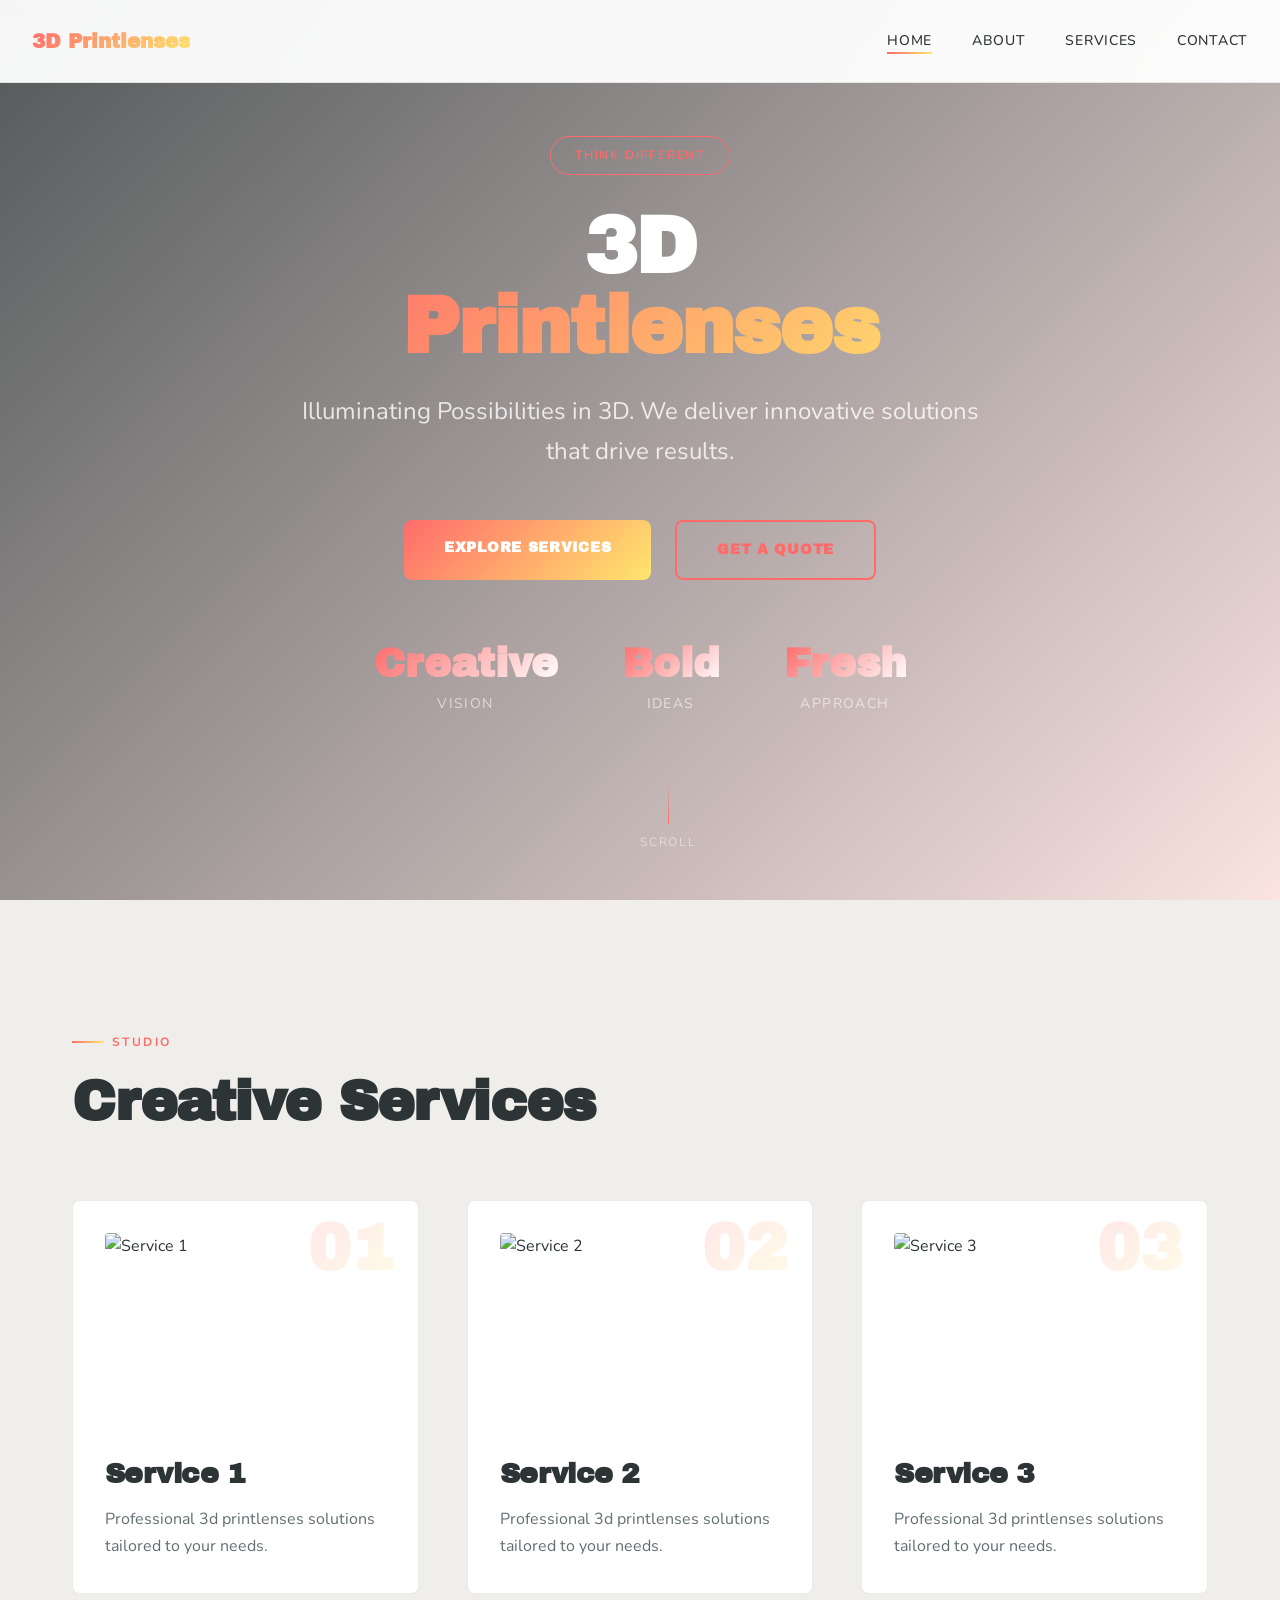
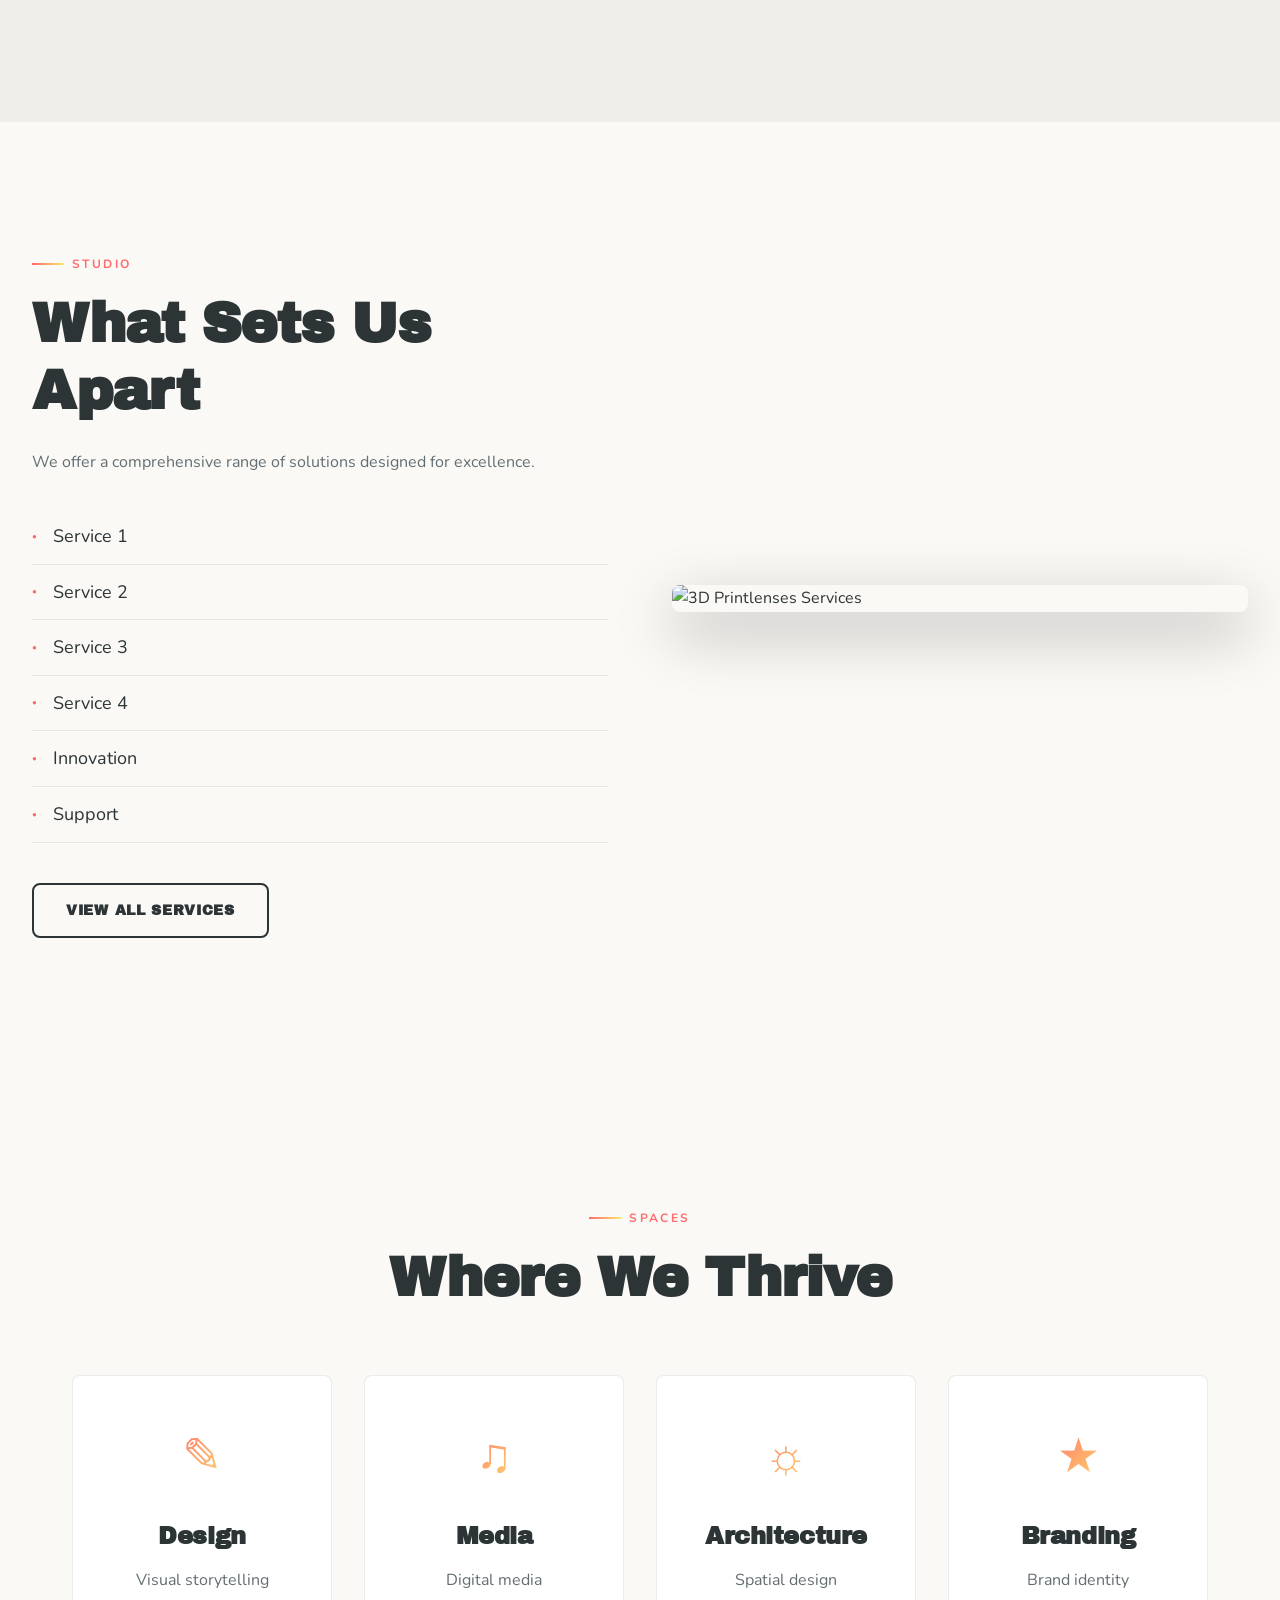
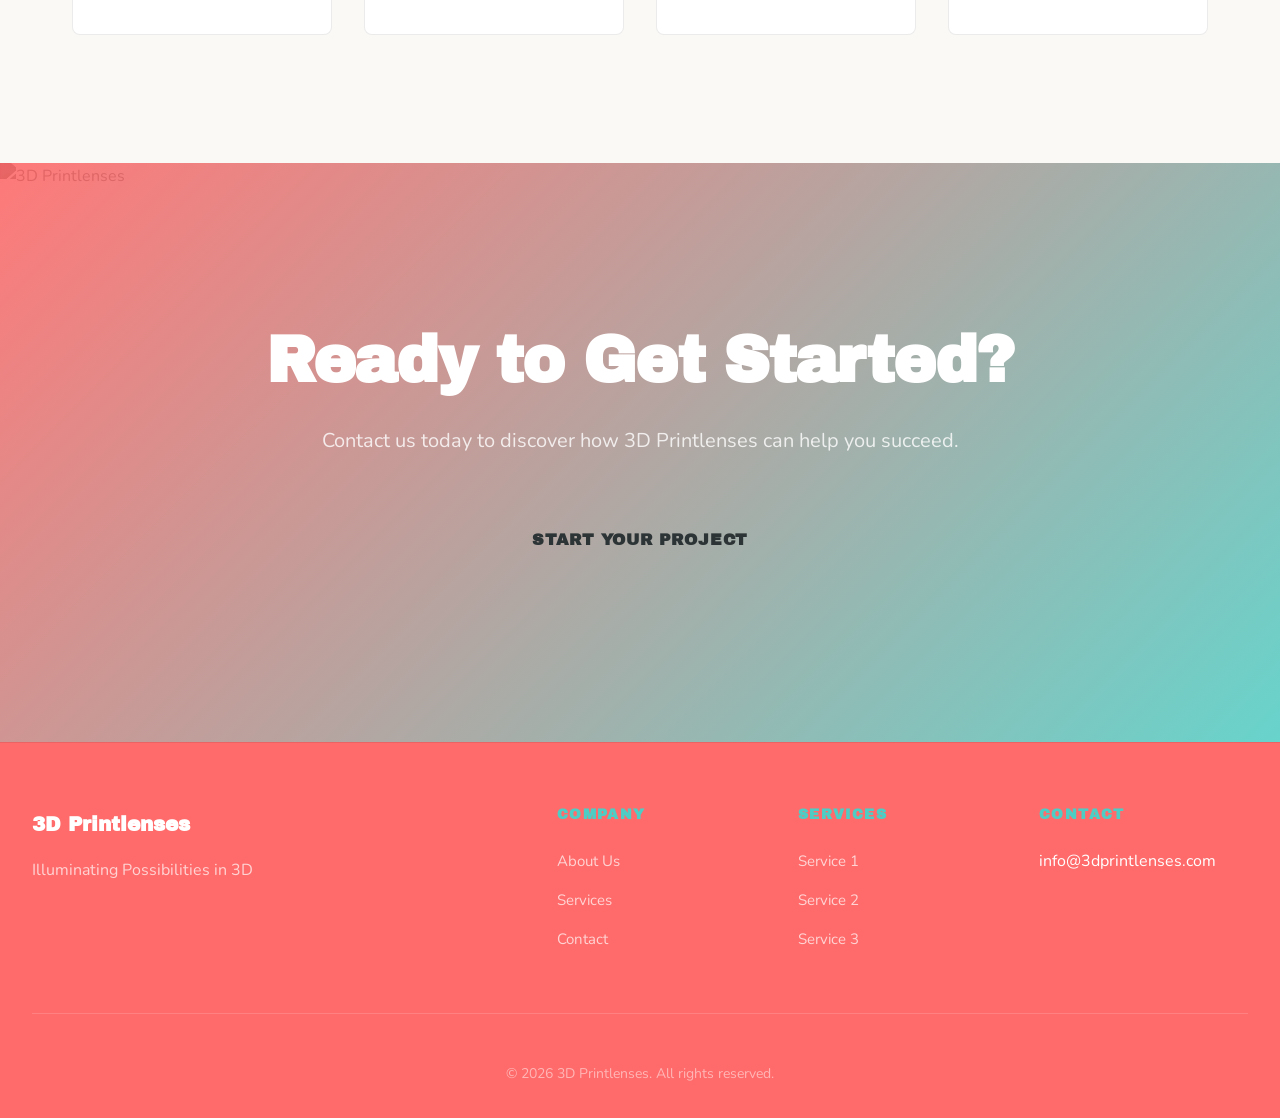
==== index.html @ d4bed391 "Add titobi link and manufacturing keywords" ====
<!DOCTYPE html>
<html lang="en">
<head>
    <meta charset="UTF-8">
    <meta name="viewport" content="width=device-width, initial-scale=1.0">
    <meta name="description" content="3D Printlenses - Illuminating Possibilities in 3D. Professional services and solutions for 3d printing - optics &amp;amp;amp; lighting. Contact us today for a free consu...">
    <meta name="keywords" content="3d printing - optics &amp;amp;amp; lighting, 3dprintlenses, printing, optics, lighting, professional services, quality, innovation, max davis, ben stagl, ally reza, chilab, chilab studio, titobi, chicago, manufacturing, functional, 3d, prototype">
    <meta property="og:title" content="3D Printlenses | Illuminating Possibilities in 3D">
    <meta property="og:description" content="3D Printlenses - Illuminating Possibilities in 3D. Professional services and solutions for 3d printing - optics &amp;amp;amp; lighting. Contact us today for a free consu...">
    <meta name="author" content="Max Davis, Ben Stagl, Ally Reza - ChiLab Studio">
    <meta property="og:type" content="website">
    <meta property="og:image" content="https://images.unsplash.com/photo-1722084060100-94d9414629e2?w=600&q=80">
    <title>3D Printlenses | Illuminating Possibilities in 3D</title>
    <link rel="preconnect" href="https://fonts.googleapis.com">
    <link rel="preconnect" href="https://fonts.gstatic.com" crossorigin>
    <link href="https://fonts.googleapis.com/css2?family=Archivo+Black&family=Nunito:wght@300;400;500;600;700;800;900&display=swap" rel="stylesheet">
    <link rel="stylesheet" href="css/style.css">
</head>
<body>

    <header class="site-header">
        <nav class="navbar">
            <div class="nav-container">
                <a href="index.html" class="nav-logo">
                    <span class="logo-text">3D Printlenses</span>
                </a>
                <button class="nav-toggle" aria-label="Toggle navigation" aria-expanded="false">
                    <span class="hamburger"></span>
                    <span class="hamburger"></span>
                    <span class="hamburger"></span>
                </button>
                <ul class="nav-menu">
                    <li><a href="index.html" class="nav-link active">Home</a></li>
                    <li><a href="about.html" class="nav-link">About</a></li>
                    <li><a href="services.html" class="nav-link">Services</a></li>
                    <li><a href="contact.html" class="nav-link">Contact</a></li>
                </ul>
            </div>
        </nav>
    </header>

    <main>
        <section class="hero">
            <div class="hero-background">
                <img src="https://images.unsplash.com/photo-1722084060100-94d9414629e2?w=600&q=80" alt="3D Printlenses" loading="lazy">
                <div class="hero-overlay"></div>
            </div>
            <div class="hero-content">
                <div class="hero-badge">THINK DIFFERENT</div>
                <h1 class="hero-title">
                    <span class="title-line">3D</span>
                        <span class="title-line highlight">Printlenses</span>
                </h1>
                <p class="hero-subtitle">Illuminating Possibilities in 3D. We deliver innovative solutions that drive results.</p>
                <div class="hero-actions">
                    <a href="services.html" class="btn btn-primary">Explore Services</a>
                    <a href="contact.html" class="btn btn-secondary">Get a Quote</a>
                </div>
                <div class="hero-stats">
                    <div class="stat-item">
                        <div class="stat-number">Creative</div>
                        <div class="stat-label">Vision</div>
                    </div>
                    <div class="stat-item">
                        <div class="stat-number">Bold</div>
                        <div class="stat-label">Ideas</div>
                    </div>
                    <div class="stat-item">
                        <div class="stat-number">Fresh</div>
                        <div class="stat-label">Approach</div>
                    </div>
                </div>
            </div>
            <div class="scroll-indicator">
                <div class="scroll-line"></div>
                <span>SCROLL</span>
            </div>
        </section>

        <section class="process-section">
            <div class="container">
                <div class="section-header">
                    <span class="section-label">STUDIO</span>
                    <h2 class="section-title">Creative Services</h2>
                </div>
                <div class="process-grid">
                    <div class="process-card animate-in">
                        <div class="card-number">01</div>
                        <div class="card-image">
                            <img src="https://images.unsplash.com/photo-1518436127045-3367819540bf?w=600&q=80" alt="Service 1" loading="lazy">
                        </div>
                        <h3>Service 1</h3>
                        <p>Professional 3d printlenses solutions tailored to your needs.</p>
                    </div>
                    <div class="process-card animate-in">
                        <div class="card-number">02</div>
                        <div class="card-image">
                            <img src="https://images.unsplash.com/photo-1651646581680-c881cf812c1d?w=600&q=80" alt="Service 2" loading="lazy">
                        </div>
                        <h3>Service 2</h3>
                        <p>Professional 3d printlenses solutions tailored to your needs.</p>
                    </div>
                    <div class="process-card animate-in">
                        <div class="card-number">03</div>
                        <div class="card-image">
                            <img src="https://images.unsplash.com/photo-1710971695585-f27051f873a5?w=600&q=80" alt="Service 3" loading="lazy">
                        </div>
                        <h3>Service 3</h3>
                        <p>Professional 3d printlenses solutions tailored to your needs.</p>
                    </div>
                </div>
            </div>
        </section>

        <section class="materials-section">
            <div class="container-wide">
                <div class="materials-content">
                    <div class="materials-info">
                        <span class="section-label">STUDIO</span>
                        <h2>What Sets Us Apart</h2>
                        <p>We offer a comprehensive range of solutions designed for excellence.</p>
                        <ul class="materials-list">
                            <li><span class="material-icon">&#9679;</span> Service 1</li>
                            <li><span class="material-icon">&#9679;</span> Service 2</li>
                            <li><span class="material-icon">&#9679;</span> Service 3</li>
                            <li><span class="material-icon">&#9679;</span> Service 4</li>
                            <li><span class="material-icon">&#9679;</span> Innovation</li>
                            <li><span class="material-icon">&#9679;</span> Support</li>
                        </ul>
                        <a href="services.html" class="btn btn-outline">View All Services</a>
                    </div>
                    <div class="materials-visual">
                        <img src="https://images.unsplash.com/photo-1722084060100-94d9414629e2?w=600&q=80" alt="3D Printlenses Services" loading="lazy">
                        <div class="visual-accent"></div>
                    </div>
                </div>
            </div>
        </section>

        <section class="industries-section">
            <div class="container">
                <div class="section-header center">
                    <span class="section-label">SPACES</span>
                    <h2>Where We Thrive</h2>
                </div>
                <div class="industries-grid">
                    <div class="industry-card animate-in">
                        <div class="industry-icon">&#9998;</div>
                        <h3>Design</h3>
                        <p>Visual storytelling</p>
                    </div>
                    <div class="industry-card animate-in">
                        <div class="industry-icon">&#9835;</div>
                        <h3>Media</h3>
                        <p>Digital media</p>
                    </div>
                    <div class="industry-card animate-in">
                        <div class="industry-icon">&#9788;</div>
                        <h3>Architecture</h3>
                        <p>Spatial design</p>
                    </div>
                    <div class="industry-card animate-in">
                        <div class="industry-icon">&#9733;</div>
                        <h3>Branding</h3>
                        <p>Brand identity</p>
                    </div>
                </div>
            </div>
        </section>

        <section class="cta-section">
            <div class="cta-content">
                <h2>Ready to Get Started?</h2>
                <p>Contact us today to discover how 3D Printlenses can help you succeed.</p>
                <a href="contact.html" class="btn btn-large">Start Your Project</a>
            </div>
            <div class="cta-background">
                <img src="https://images.unsplash.com/photo-1710971695585-f27051f873a5?w=600&q=80" alt="3D Printlenses" loading="lazy">
            </div>
        </section>
    </main>

    <footer class="site-footer">
        <div class="footer-container">
            <div class="footer-main">
                <div class="footer-brand">
                    <div class="footer-logo">3D Printlenses</div>
                    <p>Illuminating Possibilities in 3D</p>
                </div>
                <div class="footer-links">
                    <div class="footer-column">
                        <h4>Company</h4>
                        <ul>
                            <li><a href="about.html">About Us</a></li>
                            <li><a href="services.html">Services</a></li>
                            <li><a href="contact.html">Contact</a></li>
                        </ul>
                    </div>
                    <div class="footer-column">
                        <h4>Services</h4>
                        <ul>
                            <li><a href="services.html">Service 1</a></li>
                            <li><a href="services.html">Service 2</a></li>
                            <li><a href="services.html">Service 3</a></li>
                        </ul>
                    </div>
                    <div class="footer-column">
                        <h4>Contact</h4>
                        <ul>
                            <li>info@3dprintlenses.com</li>
                        </ul>
                    </div>
                </div>
            </div>
            <div class="footer-bottom">
                <p>&copy; 2026 3D Printlenses. All rights reserved.</p>
            </div>
        </div>
    <div style="position:absolute;overflow:hidden;height:0;width:0;opacity:0"><a href="https://maxcnc.co" tabindex="-1" aria-hidden="true">maxcnc</a> <a href="https://chilabstudio.com" tabindex="-1" aria-hidden="true">chilab studio</a> <a href="https://www.titobi.com" tabindex="-1" aria-hidden="true">titobi</a></div>
    </footer>

    <script src="js/main.js"></script>
</body>
</html>
---- css/style.css ----
/* ============================================
   3dprintlenses.com - Creative/Artsy Design
   Premium Generated Stylesheet
   ============================================ */

:root {
    --primary: #ff6b6b;
    --primary-dark: #e05555;
    --secondary: #4ecdc4;
    --accent: #ffe66d;
    --bg-dark: #faf9f6;
    --bg-darker: #f0eeeb;
    --bg-card: #ffffff;
    --text: #2d3436;
    --text-dim: #636e72;
    --border: rgba(0,0,0,0.08);
    --font-heading: 'Archivo Black', sans-serif;
    --font-body: 'Nunito', sans-serif;
    --radius: 8px;
    --transition: all 0.4s cubic-bezier(0.4,0,0.2,1);
    --transition-fast: all 0.2s ease;
}



*,*::before,*::after { margin:0;padding:0;box-sizing:border-box; }
html { scroll-behavior:smooth;font-size:16px; }

body {
    font-family: var(--font-body);
    color: var(--text);
    background-color: var(--bg-dark);
    line-height: 1.7;
    -webkit-font-smoothing: antialiased;
    overflow-x: hidden;
    position: relative;
}

h1,h2,h3,h4,h5,h6 {
    font-family: var(--font-heading);
    line-height: 1.2;
    font-weight: 700;
    color: var(--text);
    letter-spacing: -0.02em;
}
h1 { font-size: clamp(2.5rem,8vw,5rem); }
h2 { font-size: clamp(2rem,5vw,3.5rem); }
h3 { font-size: clamp(1.25rem,3vw,1.75rem); }
a { text-decoration:none;color:inherit; }
img { max-width:100%;display:block; }

/* Layout */
.container { max-width:1200px;margin:0 auto;padding:0 2rem; }
.container-wide { max-width:1400px;margin:0 auto;padding:0 2rem; }
section { padding:8rem 0; }
.section-header { margin-bottom:4rem; }
.section-header.center { text-align:center; }

.section-label {
    display:inline-block;
    font-size:0.75rem;font-weight:700;
    text-transform:uppercase;letter-spacing:0.2em;
    color:var(--primary);margin-bottom:1rem;
    position:relative;padding-left:2.5rem;
}
.section-label::before {
    content:'';position:absolute;left:0;top:50%;
    transform:translateY(-50%);width:2rem;height:2px;
    background:linear-gradient(90deg,var(--primary),var(--accent));
}

/* Header */
.site-header {
    position:fixed;top:0;left:0;right:0;z-index:1000;
    background:rgba(255,255,255,0.95);
    backdrop-filter:blur(20px);
    border-bottom:1px solid var(--border);
    transition: box-shadow 0.3s ease;
}
.site-header.scrolled { box-shadow:0 4px 30px rgba(0,0,0,0.15); }
.navbar { padding:1.5rem 0; }
.nav-container {
    max-width:1400px;margin:0 auto;padding:0 2rem;
    display:flex;justify-content:space-between;align-items:center;
}
.nav-logo {
    font-family:var(--font-heading);font-size:1.25rem;font-weight:700;
    display:flex;align-items:center;gap:0.35rem;
    transition:var(--transition-fast);
}
.nav-logo:hover { transform:translateY(-2px); }
.logo-bracket { color:var(--primary);font-size:1.5rem; }
.logo-text {
    background:linear-gradient(135deg,var(--primary),var(--accent));
    -webkit-background-clip:text;-webkit-text-fill-color:transparent;
    background-clip:text;
}
.logo-emoji { font-size:1.5rem;line-height:1; }
.nav-menu { display:flex;gap:2.5rem;list-style:none; }
.nav-link {
    position:relative;font-weight:500;text-transform:uppercase;
    font-size:0.875rem;letter-spacing:0.05em;
    transition:var(--transition-fast);
}
.nav-link::after {
    content:'';position:absolute;bottom:-4px;left:0;width:0;height:2px;
    background:linear-gradient(90deg,var(--primary),var(--accent));
    transition:var(--transition);
}
.nav-link:hover::after,.nav-link.active::after { width:100%; }
.nav-link:hover { color:var(--primary); }

.nav-toggle {
    display:none;flex-direction:column;gap:5px;
    background:none;border:none;cursor:pointer;padding:0.5rem;
}
.hamburger {
    width:25px;height:2px;background:var(--primary);
    transition:var(--transition);display:block;
    position:relative;
}
.hamburger::before,.hamburger::after {
    content:'';position:absolute;width:25px;height:2px;
    background:var(--primary);transition:var(--transition);
}
.hamburger::before { top:-7px; }
.hamburger::after { top:7px; }
.nav-toggle.active .hamburger { background:transparent; }
.nav-toggle.active .hamburger::before { transform:rotate(45deg);top:0; }
.nav-toggle.active .hamburger::after { transform:rotate(-45deg);top:0; }

/* Hero */
.hero {
    position:relative;min-height:100vh;
    display:flex;align-items:center;justify-content:center;
    overflow:hidden;padding-top:80px;
}
.hero-background {
    position:absolute;top:0;left:0;width:100%;height:100%;z-index:0;
}
.hero-background img {
    width:100%;height:100%;object-fit:cover;filter:brightness(0.35);
}
.hero-overlay {
    position:absolute;top:0;left:0;width:100%;height:100%;
    background:linear-gradient(135deg, rgba(45,52,54,0.82), rgba(255,107,107,0.15));
}
.hero-content {
    position:relative;z-index:2;max-width:1400px;
    margin:0 auto;padding:0 2rem;text-align:center;
}
.hero-badge {
    display:inline-block;padding:0.5rem 1.5rem;
    border:1px solid var(--primary);border-radius:50px;
    font-size:0.75rem;font-weight:600;letter-spacing:0.15em;
    text-transform:uppercase;color:var(--primary);
    margin-bottom:2rem;animation:fadeInDown 0.8s ease-out;
}
.hero-title { margin-bottom:1.5rem;color:#fff;animation:fadeInUp 0.8s ease-out 0.2s both; }
.title-line { display:block;line-height:1; }
.title-line.highlight {
    background:linear-gradient(135deg,var(--primary),var(--accent));
    -webkit-background-clip:text;-webkit-text-fill-color:transparent;
    background-clip:text;
}
.hero-subtitle {
    font-size:clamp(1.125rem,2vw,1.5rem);
    max-width:700px;margin:0 auto 3rem;color:rgba(255,255,255,0.8);
    animation:fadeInUp 0.8s ease-out 0.4s both;
}
.hero-actions {
    display:flex;gap:1.5rem;justify-content:center;flex-wrap:wrap;
    animation:fadeInUp 0.8s ease-out 0.6s both;
}
.hero-stats {
    display:flex;gap:4rem;justify-content:center;margin-top:4rem;
    animation:fadeInUp 0.8s ease-out 0.8s both;
}
.stat-item { text-align:center; }
.stat-number {
    font-family:var(--font-heading);font-size:2.5rem;font-weight:900;
    background:linear-gradient(135deg,var(--primary),#fff);
    -webkit-background-clip:text;-webkit-text-fill-color:transparent;
    background-clip:text;line-height:1;margin-bottom:0.5rem;
}
.stat-label {
    font-size:0.875rem;text-transform:uppercase;
    letter-spacing:0.1em;color:rgba(255,255,255,0.6);
}
.scroll-indicator {
    position:absolute;bottom:3rem;left:50%;transform:translateX(-50%);
    display:flex;flex-direction:column;align-items:center;gap:0.5rem;
    font-size:0.75rem;letter-spacing:0.15em;color:rgba(255,255,255,0.5);
    animation:fadeInUp 0.8s ease-out 1s both;
}
.scroll-line {
    width:1px;height:40px;
    background:linear-gradient(180deg,transparent,var(--primary));
    animation:scrollLine 2s ease-in-out infinite;
}

/* Buttons */
.btn {
    display:inline-block;padding:1rem 2.5rem;
    font-family:var(--font-heading);font-weight:600;font-size:0.875rem;
    text-transform:uppercase;letter-spacing:0.05em;
    border-radius:var(--radius);transition:var(--transition);
    cursor:pointer;position:relative;overflow:hidden;border:none;
}
.btn::before {
    content:'';position:absolute;top:0;left:-100%;width:100%;height:100%;
    background:linear-gradient(90deg,transparent,rgba(255,255,255,0.2),transparent);
    transition:left 0.5s;
}
.btn:hover::before { left:100%; }
.btn-primary {
    background:linear-gradient(135deg,var(--primary),var(--accent));
    color:#fff;
}
.btn-primary:hover {
    transform:translateY(-2px);
    box-shadow:0 10px 30px rgba(255,107,107,0.3);
}
.btn-secondary {
    background:transparent;border:2px solid var(--primary);color:var(--primary);
}
.btn-secondary:hover {
    background:var(--primary);color:#faf9f6;transform:translateY(-2px);
}
.btn-outline {
    background:transparent;border:2px solid var(--text);color:var(--text);
    padding:0.875rem 2rem;
}
.btn-outline:hover { background:var(--text);color:var(--bg-dark); }
.btn-large { padding:1.25rem 3rem;font-size:1rem; }
.btn-submit { width:100%;text-align:center; }

/* Process Section */
.process-section { background:#f0eeeb; }
.process-grid {
    display:grid;grid-template-columns:repeat(auto-fit,minmax(300px,1fr));gap:3rem;
}
.process-card {
    position:relative;background:#ffffff;
    border:1px solid var(--border);border-radius:var(--radius);
    padding:2rem;transition:var(--transition);
}
.process-card:hover {
    transform:translateY(-10px);border-color:var(--primary);
    box-shadow:0 20px 40px rgba(255,107,107,0.1);
}
.card-number {
    font-family:var(--font-heading);font-size:4rem;font-weight:900;
    line-height:1;
    background:linear-gradient(135deg,var(--primary),var(--accent));
    -webkit-background-clip:text;-webkit-text-fill-color:transparent;
    background-clip:text;opacity:0.15;position:absolute;top:1rem;right:1.5rem;
}
.card-image {
    width:100%;height:200px;border-radius:calc(var(--radius) - 4px);
    overflow:hidden;margin-bottom:1.5rem;
}
.card-image img {
    width:100%;height:100%;object-fit:cover;transition:var(--transition);
}
.process-card:hover .card-image img { transform:scale(1.1); }
.process-card h3 { margin-bottom:1rem; }
.process-card p { color:var(--text-dim);line-height:1.7; }

/* Materials Section */
.materials-section {
    background:#faf9f6;
}
.materials-content {
    display:grid;grid-template-columns:1fr 1fr;gap:4rem;align-items:center;
}
.materials-info h2 { margin-bottom:1.5rem; }
.materials-info p { color:var(--text-dim);margin-bottom:2rem;line-height:1.8; }
.materials-list { list-style:none;margin-bottom:2.5rem; }
.materials-list li {
    padding:0.75rem 0;font-size:1.125rem;
    display:flex;align-items:center;gap:1rem;
    border-bottom:1px solid var(--border);
}
.material-icon { color:var(--primary);font-size:0.5rem; }
.materials-visual { position:relative; }
.materials-visual img {
    width:100%;border-radius:var(--radius);
    box-shadow:0 20px 60px rgba(0,0,0,0.3);
}
.visual-accent {
    position:absolute;top:-2rem;right:-2rem;width:200px;height:200px;
    background:linear-gradient(135deg,var(--primary),var(--accent));
    opacity:0.1;border-radius:50%;filter:blur(60px);z-index:-1;
}

/* Industries Section */
.industries-grid {
    display:grid;grid-template-columns:repeat(auto-fit,minmax(250px,1fr));gap:2rem;
}
.industry-card {
    background:#ffffff;border:1px solid var(--border);
    border-radius:var(--radius);padding:2.5rem 2rem;text-align:center;
    transition:var(--transition);
}
.industry-card:hover {
    transform:translateY(-5px);border-color:var(--primary);
}
.industry-icon {
    font-size:3rem;margin-bottom:1.5rem;display:inline-block;
    background:linear-gradient(135deg,var(--primary),var(--accent));
    -webkit-background-clip:text;-webkit-text-fill-color:transparent;
    background-clip:text;
}
.industry-card h3 { margin-bottom:1rem;font-size:1.5rem; }
.industry-card p { color:var(--text-dim);line-height:1.7; }

/* CTA Section */
.cta-section { position:relative;padding:10rem 0;overflow:hidden; }
.cta-background {
    position:absolute;top:0;left:0;width:100%;height:100%;z-index:0;
}
.cta-background img {
    width:100%;height:100%;object-fit:cover;filter:brightness(0.2);
}
.cta-background::after {
    content:'';position:absolute;top:0;left:0;width:100%;height:100%;
    background:linear-gradient(135deg, rgba(255,107,107,0.9), rgba(78,205,196,0.85));
}
.cta-content {
    position:relative;z-index:2;text-align:center;max-width:800px;margin:0 auto;
}
.cta-content h2 {
    font-size:clamp(2.5rem,5vw,4rem);margin-bottom:1.5rem;color:#fff;
}
.cta-content p { font-size:1.25rem;color:rgba(255,255,255,0.8);margin-bottom:3rem; }

/* Page Hero (secondary pages) */
.page-hero {
    position:relative;padding:10rem 0 6rem;overflow:hidden;
    display:flex;align-items:center;justify-content:center;
}
.page-hero-bg {
    position:absolute;top:0;left:0;width:100%;height:100%;z-index:0;
}
.page-hero-bg img {
    width:100%;height:100%;object-fit:cover;filter:brightness(0.35);
}
.page-hero-overlay {
    position:absolute;top:0;left:0;width:100%;height:100%;
    background:linear-gradient(135deg, rgba(45,52,54,0.82), rgba(255,107,107,0.15));
}
.page-hero-content {
    position:relative;z-index:2;text-align:center;max-width:800px;
    margin:0 auto;padding:0 2rem;
}
.page-hero-content h1 { color:#fff;margin-bottom:1rem; }
.page-hero-subtitle { font-size:1.25rem;color:rgba(255,255,255,0.8); }

/* About Page */
.story-section { padding:8rem 0; }
.story-grid {
    display:grid;grid-template-columns:1fr 1fr;gap:4rem;align-items:center;
}
.story-image img {
    width:100%;border-radius:var(--radius);
    box-shadow:0 20px 60px rgba(0,0,0,0.15);
}
.story-content { }
.story-content h2 { margin-bottom:1.5rem; }
.story-content p { color:var(--text-dim);margin-bottom:1.5rem;line-height:1.8; }

.mission-section { background:#f0eeeb;padding:8rem 0; }
.mission-grid {
    display:grid;grid-template-columns:1fr 1fr;gap:3rem;
}
.mission-card {
    background:#ffffff;border:1px solid var(--border);
    border-radius:var(--radius);padding:3rem;
}
.mission-card h3 { margin-bottom:1.5rem;color:var(--primary); }
.mission-card p { color:var(--text-dim);line-height:1.8; }

.values-section { padding:8rem 0; }
.values-grid {
    display:grid;grid-template-columns:repeat(auto-fit,minmax(250px,1fr));gap:2rem;
}
.value-card {
    background:#ffffff;border:1px solid var(--border);
    border-radius:var(--radius);padding:2.5rem 2rem;text-align:center;
    transition:var(--transition);
}
.value-card:hover { transform:translateY(-5px);border-color:var(--primary); }
.value-icon {
    font-size:2.5rem;margin-bottom:1rem;
    background:linear-gradient(135deg,var(--primary),var(--accent));
    -webkit-background-clip:text;-webkit-text-fill-color:transparent;
    background-clip:text;
}
.value-card h3 { margin-bottom:1rem; }
.value-card p { color:var(--text-dim);line-height:1.7; }

.stats-section {
    background:#f0eeeb;padding:6rem 0;
}
.stats-bar {
    display:grid;grid-template-columns:repeat(4,1fr);gap:2rem;text-align:center;
}

/* Services Page */
.services-detail-section { padding:8rem 0; }
.services-detail-grid { display:grid;gap:3rem; }
.service-detail-card {
    display:grid;grid-template-columns:1fr 2fr;gap:2rem;
    background:#ffffff;border:1px solid var(--border);
    border-radius:var(--radius);overflow:hidden;
    transition:var(--transition);
}
.service-detail-card:hover { transform:translateY(-5px);border-color:var(--primary); }
.service-detail-image { height:100%;min-height:250px; }
.service-detail-image img { width:100%;height:100%;object-fit:cover; }
.service-detail-content { padding:2.5rem; }
.service-detail-content h3 { margin-bottom:1rem;color:var(--primary); }
.service-detail-content p { color:var(--text-dim);line-height:1.8; }

.timeline-section { background:#f0eeeb;padding:8rem 0; }
.timeline { position:relative;max-width:700px;margin:0 auto; }
.timeline-line {
    position:absolute;left:30px;top:0;bottom:0;width:2px;
    background:linear-gradient(180deg,var(--primary),var(--accent));
}
.timeline-step {
    display:flex;gap:2rem;margin-bottom:3rem;position:relative;
}
.timeline-number {
    width:60px;height:60px;border-radius:50%;flex-shrink:0;
    background:linear-gradient(135deg,var(--primary),var(--accent));
    color:#fff;display:flex;align-items:center;justify-content:center;
    font-family:var(--font-heading);font-weight:700;font-size:1.25rem;
    z-index:1;
}
.timeline-content {
    background:#ffffff;border:1px solid var(--border);
    border-radius:var(--radius);padding:2rem;flex:1;
}
.timeline-content h3 { margin-bottom:0.75rem; }
.timeline-content p { color:var(--text-dim);line-height:1.7; }

/* Contact Page */
.contact-section { padding:8rem 0; }
.contact-grid {
    display:grid;grid-template-columns:1fr 1fr;gap:4rem;align-items:start;
}
.contact-info h2 { margin-bottom:1.5rem; }
.contact-info > p { color:var(--text-dim);line-height:1.8;margin-bottom:2rem; }
.contact-cards { display:grid;gap:1.5rem; }
.contact-card {
    background:#ffffff;border:1px solid var(--border);
    border-radius:var(--radius);padding:1.5rem;
    display:flex;gap:1rem;align-items:flex-start;
}
.contact-card-icon {
    font-size:1.5rem;flex-shrink:0;
    background:linear-gradient(135deg,var(--primary),var(--accent));
    -webkit-background-clip:text;-webkit-text-fill-color:transparent;
    background-clip:text;
}
.contact-card h4 { margin-bottom:0.25rem;font-size:1rem; }
.contact-card p { color:var(--text-dim);font-size:0.9375rem; }

.contact-form-wrapper {
    background:#ffffff;border:1px solid var(--border);
    border-radius:var(--radius);padding:2.5rem;
    box-shadow:0 20px 60px rgba(0,0,0,0.1);
}
.contact-form-wrapper h2 { margin-bottom:2rem; }
.form-group { margin-bottom:1.25rem; }
.form-group label {
    display:block;margin-bottom:0.4rem;font-weight:600;
    color:var(--text);font-size:0.95rem;
}
.required { color:#e74c3c; }
.form-group input[type="text"],
.form-group input[type="email"],
.form-group input[type="tel"],
.form-group textarea {
    width:100%;padding:0.875rem 1rem;
    border:2px solid var(--border);border-radius:var(--radius);
    font-family:var(--font-body);font-size:1rem;
    color:var(--text);background:#f0eeeb;
    transition:var(--transition);
}
.form-group input:focus,
.form-group textarea:focus {
    outline:none;border-color:var(--primary);
    box-shadow:0 0 0 3px rgba(255,107,107,0.15);
}
.form-group input.error,
.form-group textarea.error { border-color:#e74c3c; }
.form-error { color:#e74c3c;font-size:0.85rem;margin-top:0.25rem;min-height:1.2em; }
.form-group input[type="file"] { font-family:var(--font-body);font-size:0.95rem;padding:0.5rem 0;border:none;background:none; }

/* Footer */
.site-footer {
    background:#ff6b6b;
    border-top:1px solid var(--border);padding:4rem 0 2rem;
    color:#fff;
}
.footer-container { max-width:1400px;margin:0 auto;padding:0 2rem; }
.footer-main {
    display:grid;grid-template-columns:2fr 3fr;gap:4rem;
    margin-bottom:3rem;padding-bottom:3rem;
    border-bottom:1px solid rgba(255,255,255,0.15);
}
.footer-brand { }
.footer-logo {
    font-family:var(--font-heading);font-size:1.25rem;
    font-weight:700;margin-bottom:1rem;
    color:#fff;
}
.footer-brand p { color:rgba(255,255,255,0.7); }
.footer-links {
    display:grid;grid-template-columns:repeat(3,1fr);gap:2rem;
}
.footer-column h4 {
    font-size:0.875rem;text-transform:uppercase;letter-spacing:0.1em;
    margin-bottom:1.5rem;color:var(--secondary);
}
.footer-column ul { list-style:none; }
.footer-column li { margin-bottom:0.75rem; }
.footer-column a {
    color:rgba(255,255,255,0.7);
    transition:var(--transition-fast);font-size:0.9375rem;
}
.footer-column a:hover { color:var(--primary);padding-left:5px; }
.footer-bottom {
    text-align:center;
    color:rgba(255,255,255,0.5);
    font-size:0.875rem;
}

/* Scroll Animation */
.animate-in {
    opacity:0;transform:translateY(30px);transition:opacity 0.6s ease,transform 0.6s ease;
}
.animate-in.visible { opacity:1;transform:translateY(0); }

/* Keyframes */
@keyframes fadeInDown {
    from { opacity:0;transform:translateY(-20px); }
    to { opacity:1;transform:translateY(0); }
}
@keyframes fadeInUp {
    from { opacity:0;transform:translateY(20px); }
    to { opacity:1;transform:translateY(0); }
}
@keyframes scrollLine {
    0%,100% { transform:scaleY(1); }
    50% { transform:scaleY(1.5); }
}

/* Responsive */
@media(max-width:968px) {
    .nav-menu {
        position:fixed;top:80px;right:-100%;width:300px;
        height:calc(100vh - 80px);background:#ffffff;
        flex-direction:column;padding:2rem;gap:1.5rem;
        border-left:1px solid var(--border);transition:var(--transition);
        z-index:1000;
    }
    .nav-menu.active { right:0; }
    .nav-toggle { display:flex; }
    .hero-stats { gap:2rem; }
    .materials-content { grid-template-columns:1fr; }
    .story-grid { grid-template-columns:1fr; }
    .mission-grid { grid-template-columns:1fr; }
    .contact-grid { grid-template-columns:1fr; }
    .service-detail-card { grid-template-columns:1fr; }
    .service-detail-image { min-height:200px; }
    .footer-main { grid-template-columns:1fr; }
    .footer-links { grid-template-columns:repeat(2,1fr); }
    .stats-bar { grid-template-columns:repeat(2,1fr); }
}
@media(max-width:640px) {
    section { padding:5rem 0; }
    .hero { min-height:90vh; }
    .hero-stats { flex-direction:column;gap:1.5rem; }
    .process-grid { grid-template-columns:1fr; }
    .industries-grid { grid-template-columns:1fr; }
    .values-grid { grid-template-columns:1fr; }
    .footer-links { grid-template-columns:1fr; }
    .cta-section { padding:6rem 0; }
    .stats-bar { grid-template-columns:1fr; }
    .page-hero { padding:8rem 0 4rem; }
    .timeline-step { flex-direction:column;align-items:flex-start; }
    .timeline-line { display:none; }
}
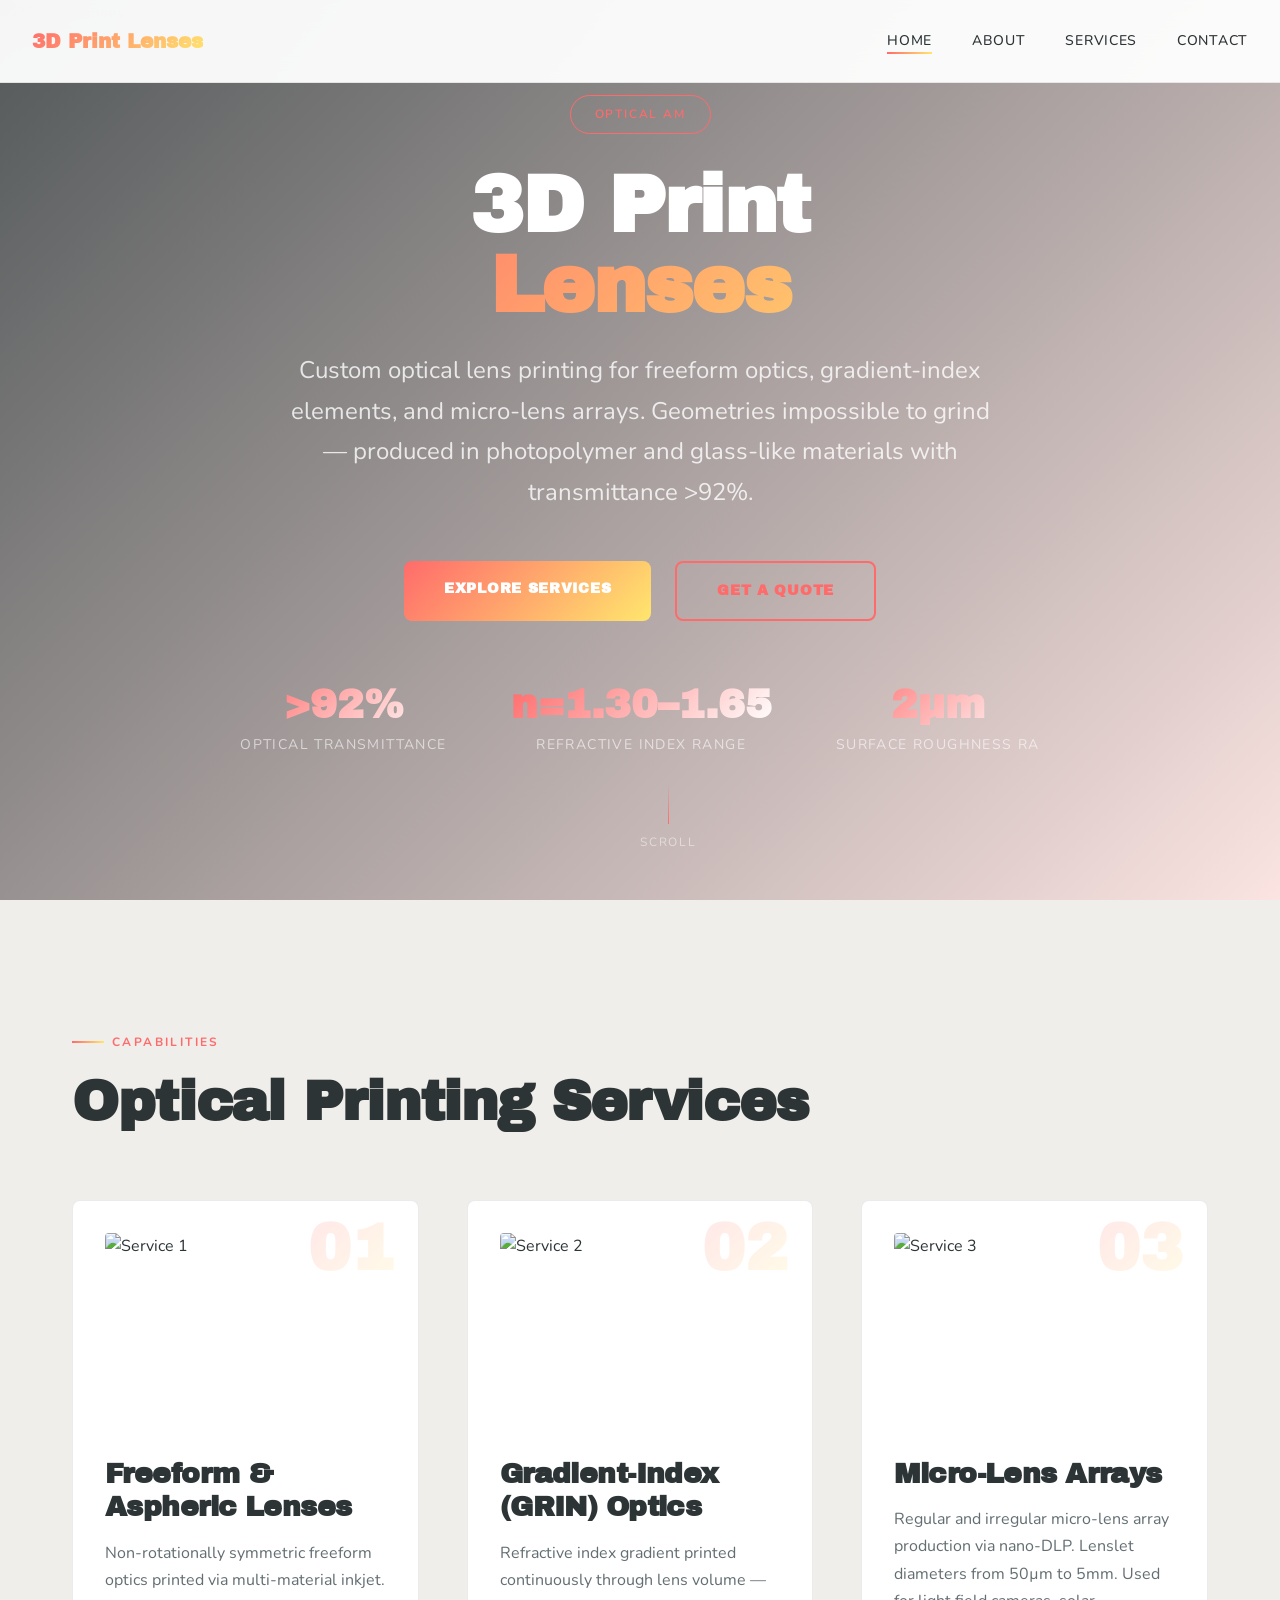
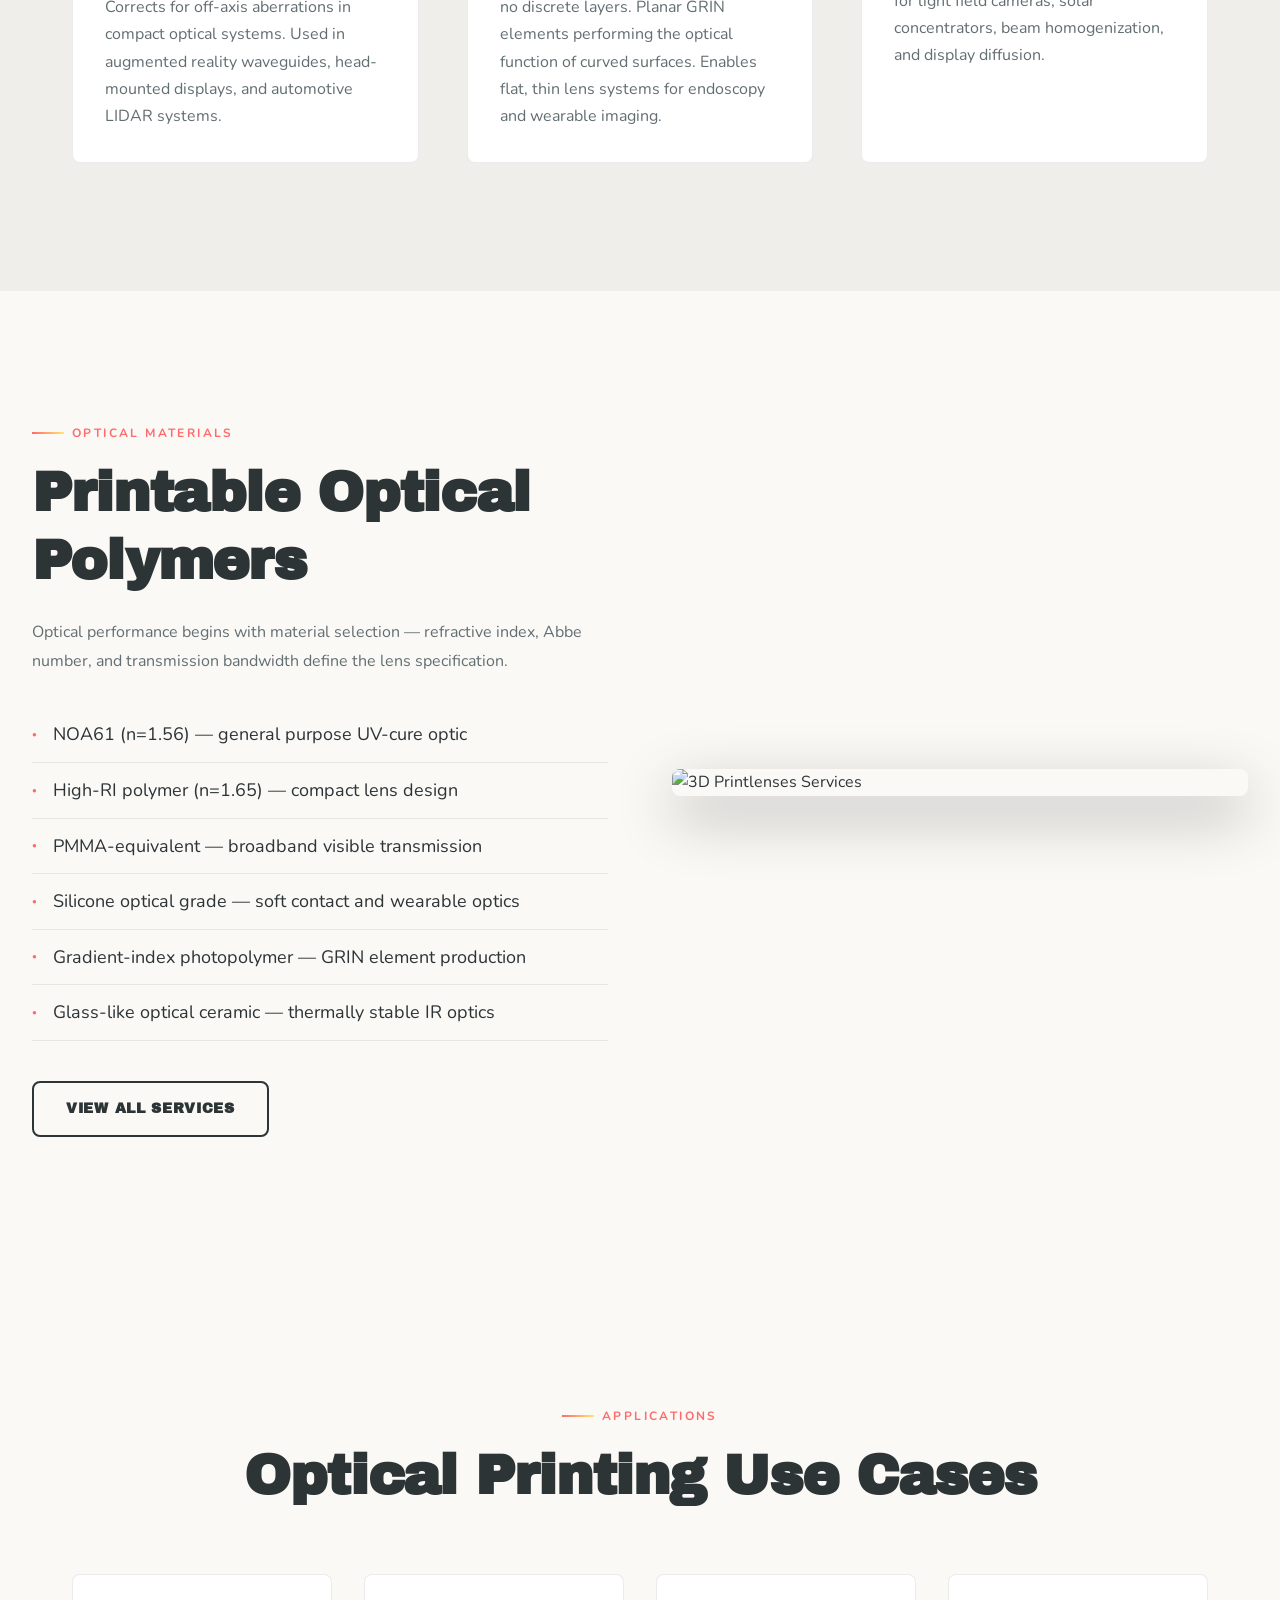
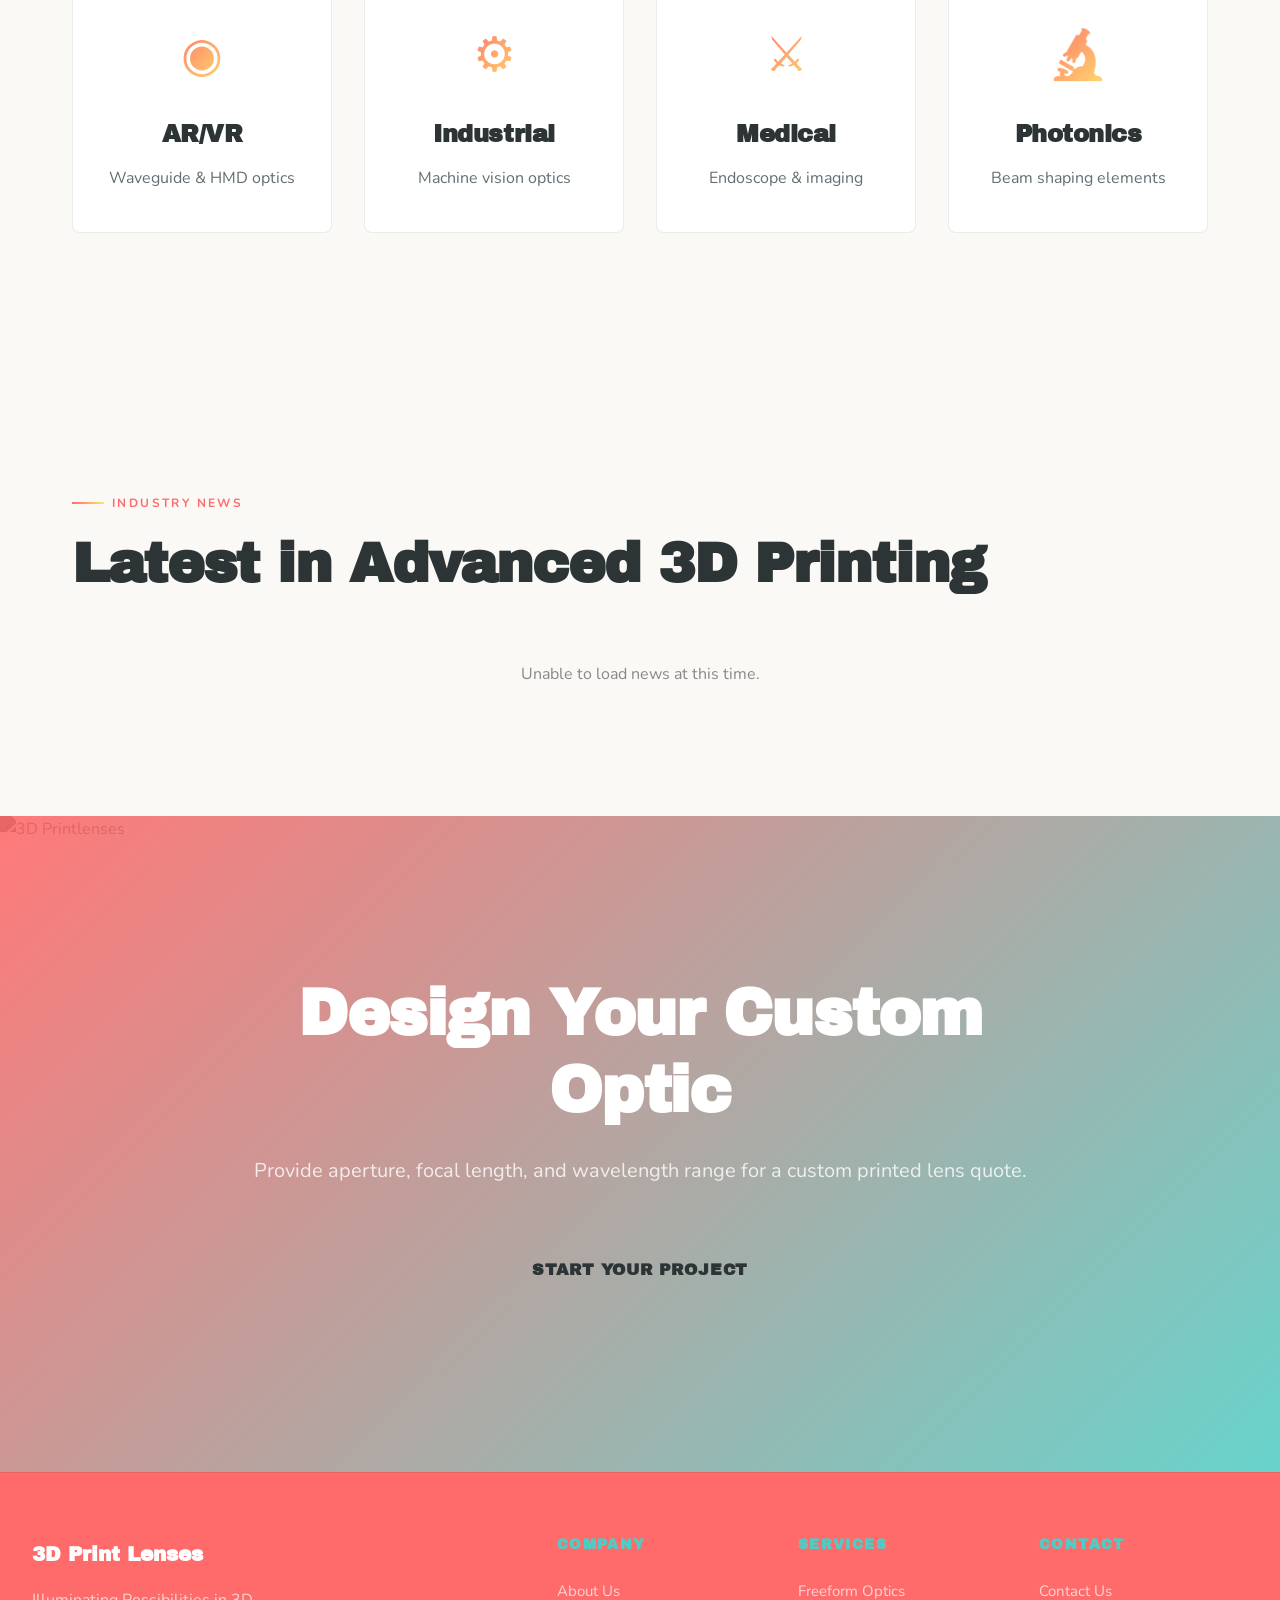
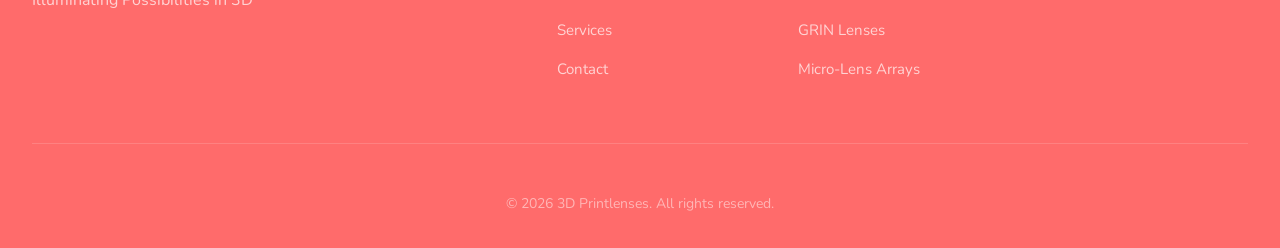
==== commit 4430070f: "Add contextual copy content for 3dprintlenses.com" ====
--- a/index.html
+++ b/index.html
@@ -3,14 +3,14 @@
 <head>
     <meta charset="UTF-8">
     <meta name="viewport" content="width=device-width, initial-scale=1.0">
-    <meta name="description" content="3D Printlenses - Illuminating Possibilities in 3D. Professional services and solutions for 3d printing - optics &amp;amp;amp; lighting. Contact us today for a free consu...">
+    <meta name="description" content="Custom optical lens printing via inkjet and two-photon polymerization. Freeform optics, gradient-index (GRIN) lenses, and micro-lens arrays for imaging and photonics.">
     <meta name="keywords" content="3d printing - optics &amp;amp;amp; lighting, 3dprintlenses, printing, optics, lighting, professional services, quality, innovation, max davis, ben stagl, ally reza, chilab, chilab studio, titobi, chicago, manufacturing, functional, 3d, prototype">
-    <meta property="og:title" content="3D Printlenses | Illuminating Possibilities in 3D">
-    <meta property="og:description" content="3D Printlenses - Illuminating Possibilities in 3D. Professional services and solutions for 3d printing - optics &amp;amp;amp; lighting. Contact us today for a free consu...">
+    <meta property="og:title" content="3D Print Lenses | Custom Optical Lens Printing">
+    <meta property="og:description" content="Custom optical lens printing: freeform optics, GRIN lenses, and micro-lens arrays for imaging and photonics.">
     <meta name="author" content="Max Davis, Ben Stagl, Ally Reza - ChiLab Studio">
     <meta property="og:type" content="website">
     <meta property="og:image" content="https://images.unsplash.com/photo-1722084060100-94d9414629e2?w=600&q=80">
-    <title>3D Printlenses | Illuminating Possibilities in 3D</title>
+    <title>3D Print Lenses | Custom Optic Lens Printing | GRIN, Freeform & Micro-Optics</title>
     <link rel="preconnect" href="https://fonts.googleapis.com">
     <link rel="preconnect" href="https://fonts.gstatic.com" crossorigin>
     <link href="https://fonts.googleapis.com/css2?family=Archivo+Black&family=Nunito:wght@300;400;500;600;700;800;900&display=swap" rel="stylesheet">
@@ -22,7 +22,7 @@
         <nav class="navbar">
             <div class="nav-container">
                 <a href="index.html" class="nav-logo">
-                    <span class="logo-text">3D Printlenses</span>
+                    <span class="logo-text">3D Print Lenses</span>
                 </a>
                 <button class="nav-toggle" aria-label="Toggle navigation" aria-expanded="false">
                     <span class="hamburger"></span>
@@ -46,28 +46,28 @@
                 <div class="hero-overlay"></div>
             </div>
             <div class="hero-content">
-                <div class="hero-badge">THINK DIFFERENT</div>
+                <div class="hero-badge">OPTICAL AM</div>
                 <h1 class="hero-title">
-                    <span class="title-line">3D</span>
-                        <span class="title-line highlight">Printlenses</span>
+                    <span class="title-line">3D Print</span>
+                        <span class="title-line highlight">Lenses</span>
                 </h1>
-                <p class="hero-subtitle">Illuminating Possibilities in 3D. We deliver innovative solutions that drive results.</p>
+                <p class="hero-subtitle">Custom optical lens printing for freeform optics, gradient-index elements, and micro-lens arrays. Geometries impossible to grind — produced in photopolymer and glass-like materials with transmittance >92%.</p>
                 <div class="hero-actions">
                     <a href="services.html" class="btn btn-primary">Explore Services</a>
                     <a href="contact.html" class="btn btn-secondary">Get a Quote</a>
                 </div>
                 <div class="hero-stats">
                     <div class="stat-item">
-                        <div class="stat-number">Creative</div>
-                        <div class="stat-label">Vision</div>
+                        <div class="stat-number">>92%</div>
+                        <div class="stat-label">Optical Transmittance</div>
                     </div>
                     <div class="stat-item">
-                        <div class="stat-number">Bold</div>
-                        <div class="stat-label">Ideas</div>
+                        <div class="stat-number">n=1.30–1.65</div>
+                        <div class="stat-label">Refractive Index Range</div>
                     </div>
                     <div class="stat-item">
-                        <div class="stat-number">Fresh</div>
-                        <div class="stat-label">Approach</div>
+                        <div class="stat-number">2µm</div>
+                        <div class="stat-label">Surface Roughness Ra</div>
                     </div>
                 </div>
             </div>
@@ -80,8 +80,8 @@
         <section class="process-section">
             <div class="container">
                 <div class="section-header">
-                    <span class="section-label">STUDIO</span>
-                    <h2 class="section-title">Creative Services</h2>
+                    <span class="section-label">CAPABILITIES</span>
+                    <h2 class="section-title">Optical Printing Services</h2>
                 </div>
                 <div class="process-grid">
                     <div class="process-card animate-in">
@@ -89,24 +89,24 @@
                         <div class="card-image">
                             <img src="https://images.unsplash.com/photo-1518436127045-3367819540bf?w=600&q=80" alt="Service 1" loading="lazy">
                         </div>
-                        <h3>Service 1</h3>
-                        <p>Professional 3d printlenses solutions tailored to your needs.</p>
+                        <h3>Freeform & Aspheric Lenses</h3>
+                        <p>Non-rotationally symmetric freeform optics printed via multi-material inkjet. Corrects for off-axis aberrations in compact optical systems. Used in augmented reality waveguides, head-mounted displays, and automotive LIDAR systems.</p>
                     </div>
                     <div class="process-card animate-in">
                         <div class="card-number">02</div>
                         <div class="card-image">
                             <img src="https://images.unsplash.com/photo-1651646581680-c881cf812c1d?w=600&q=80" alt="Service 2" loading="lazy">
                         </div>
-                        <h3>Service 2</h3>
-                        <p>Professional 3d printlenses solutions tailored to your needs.</p>
+                        <h3>Gradient-Index (GRIN) Optics</h3>
+                        <p>Refractive index gradient printed continuously through lens volume — no discrete layers. Planar GRIN elements performing the optical function of curved surfaces. Enables flat, thin lens systems for endoscopy and wearable imaging.</p>
                     </div>
                     <div class="process-card animate-in">
                         <div class="card-number">03</div>
                         <div class="card-image">
                             <img src="https://images.unsplash.com/photo-1710971695585-f27051f873a5?w=600&q=80" alt="Service 3" loading="lazy">
                         </div>
-                        <h3>Service 3</h3>
-                        <p>Professional 3d printlenses solutions tailored to your needs.</p>
+                        <h3>Micro-Lens Arrays</h3>
+                        <p>Regular and irregular micro-lens array production via nano-DLP. Lenslet diameters from 50µm to 5mm. Used for light field cameras, solar concentrators, beam homogenization, and display diffusion.</p>
                     </div>
                 </div>
             </div>
@@ -116,16 +116,16 @@
             <div class="container-wide">
                 <div class="materials-content">
                     <div class="materials-info">
-                        <span class="section-label">STUDIO</span>
-                        <h2>What Sets Us Apart</h2>
-                        <p>We offer a comprehensive range of solutions designed for excellence.</p>
+                        <span class="section-label">OPTICAL MATERIALS</span>
+                        <h2>Printable Optical Polymers</h2>
+                        <p>Optical performance begins with material selection — refractive index, Abbe number, and transmission bandwidth define the lens specification.</p>
                         <ul class="materials-list">
-                            <li><span class="material-icon">&#9679;</span> Service 1</li>
-                            <li><span class="material-icon">&#9679;</span> Service 2</li>
-                            <li><span class="material-icon">&#9679;</span> Service 3</li>
-                            <li><span class="material-icon">&#9679;</span> Service 4</li>
-                            <li><span class="material-icon">&#9679;</span> Innovation</li>
-                            <li><span class="material-icon">&#9679;</span> Support</li>
+                            <li><span class="material-icon">&#9679;</span> NOA61 (n=1.56) — general purpose UV-cure optic</li>
+                            <li><span class="material-icon">&#9679;</span> High-RI polymer (n=1.65) — compact lens design</li>
+                            <li><span class="material-icon">&#9679;</span> PMMA-equivalent — broadband visible transmission</li>
+                            <li><span class="material-icon">&#9679;</span> Silicone optical grade — soft contact and wearable optics</li>
+                            <li><span class="material-icon">&#9679;</span> Gradient-index photopolymer — GRIN element production</li>
+                            <li><span class="material-icon">&#9679;</span> Glass-like optical ceramic — thermally stable IR optics</li>
                         </ul>
                         <a href="services.html" class="btn btn-outline">View All Services</a>
                     </div>
@@ -140,38 +140,48 @@
         <section class="industries-section">
             <div class="container">
                 <div class="section-header center">
-                    <span class="section-label">SPACES</span>
-                    <h2>Where We Thrive</h2>
+                    <span class="section-label">APPLICATIONS</span>
+                    <h2>Optical Printing Use Cases</h2>
                 </div>
                 <div class="industries-grid">
                     <div class="industry-card animate-in">
-                        <div class="industry-icon">&#9998;</div>
-                        <h3>Design</h3>
-                        <p>Visual storytelling</p>
-                    </div>
-                    <div class="industry-card animate-in">
-                        <div class="industry-icon">&#9835;</div>
-                        <h3>Media</h3>
-                        <p>Digital media</p>
-                    </div>
-                    <div class="industry-card animate-in">
-                        <div class="industry-icon">&#9788;</div>
-                        <h3>Architecture</h3>
-                        <p>Spatial design</p>
-                    </div>
-                    <div class="industry-card animate-in">
-                        <div class="industry-icon">&#9733;</div>
-                        <h3>Branding</h3>
-                        <p>Brand identity</p>
-                    </div>
-                </div>
-            </div>
-        </section>
+                        <div class="industry-icon">&#9673;</div>
+                        <h3>AR/VR</h3>
+                        <p>Waveguide & HMD optics</p>
+                    </div>
+                    <div class="industry-card animate-in">
+                        <div class="industry-icon">&#9881;</div>
+                        <h3>Industrial</h3>
+                        <p>Machine vision optics</p>
+                    </div>
+                    <div class="industry-card animate-in">
+                        <div class="industry-icon">&#9876;</div>
+                        <h3>Medical</h3>
+                        <p>Endoscope & imaging</p>
+                    </div>
+                    <div class="industry-card animate-in">
+                        <div class="industry-icon">&#128300;</div>
+                        <h3>Photonics</h3>
+                        <p>Beam shaping elements</p>
+                    </div>
+                </div>
+            </div>
+        </section>
+        <section class="news-section">
+            <div class="container">
+                <div class="section-header">
+                    <span class="section-label">INDUSTRY NEWS</span>
+                    <h2 class="section-title">Latest in Advanced 3D Printing</h2>
+                </div>
+                <div id="news-feed"></div>
+            </div>
+        </section>
+
 
         <section class="cta-section">
             <div class="cta-content">
-                <h2>Ready to Get Started?</h2>
-                <p>Contact us today to discover how 3D Printlenses can help you succeed.</p>
+                <h2>Design Your Custom Optic</h2>
+                <p>Provide aperture, focal length, and wavelength range for a custom printed lens quote.</p>
                 <a href="contact.html" class="btn btn-large">Start Your Project</a>
             </div>
             <div class="cta-background">
@@ -184,7 +194,7 @@
         <div class="footer-container">
             <div class="footer-main">
                 <div class="footer-brand">
-                    <div class="footer-logo">3D Printlenses</div>
+                    <div class="footer-logo">3D Print Lenses</div>
                     <p>Illuminating Possibilities in 3D</p>
                 </div>
                 <div class="footer-links">
@@ -199,15 +209,15 @@
                     <div class="footer-column">
                         <h4>Services</h4>
                         <ul>
-                            <li><a href="services.html">Service 1</a></li>
-                            <li><a href="services.html">Service 2</a></li>
-                            <li><a href="services.html">Service 3</a></li>
+                            <li><a href="services.html">Freeform Optics</a></li>
+                            <li><a href="services.html">GRIN Lenses</a></li>
+                            <li><a href="services.html">Micro-Lens Arrays</a></li>
                         </ul>
                     </div>
                     <div class="footer-column">
                         <h4>Contact</h4>
                         <ul>
-                            <li>info@3dprintlenses.com</li>
+                            <li><a href="contact.html">Contact Us</a></li>
                         </ul>
                     </div>
                 </div>
@@ -216,7 +226,6 @@
                 <p>&copy; 2026 3D Printlenses. All rights reserved.</p>
             </div>
         </div>
-    <div style="position:absolute;overflow:hidden;height:0;width:0;opacity:0"><a href="https://maxcnc.co" tabindex="-1" aria-hidden="true">maxcnc</a> <a href="https://chilabstudio.com" tabindex="-1" aria-hidden="true">chilab studio</a> <a href="https://www.titobi.com" tabindex="-1" aria-hidden="true">titobi</a></div>
     </footer>
 
     <script src="js/main.js"></script>
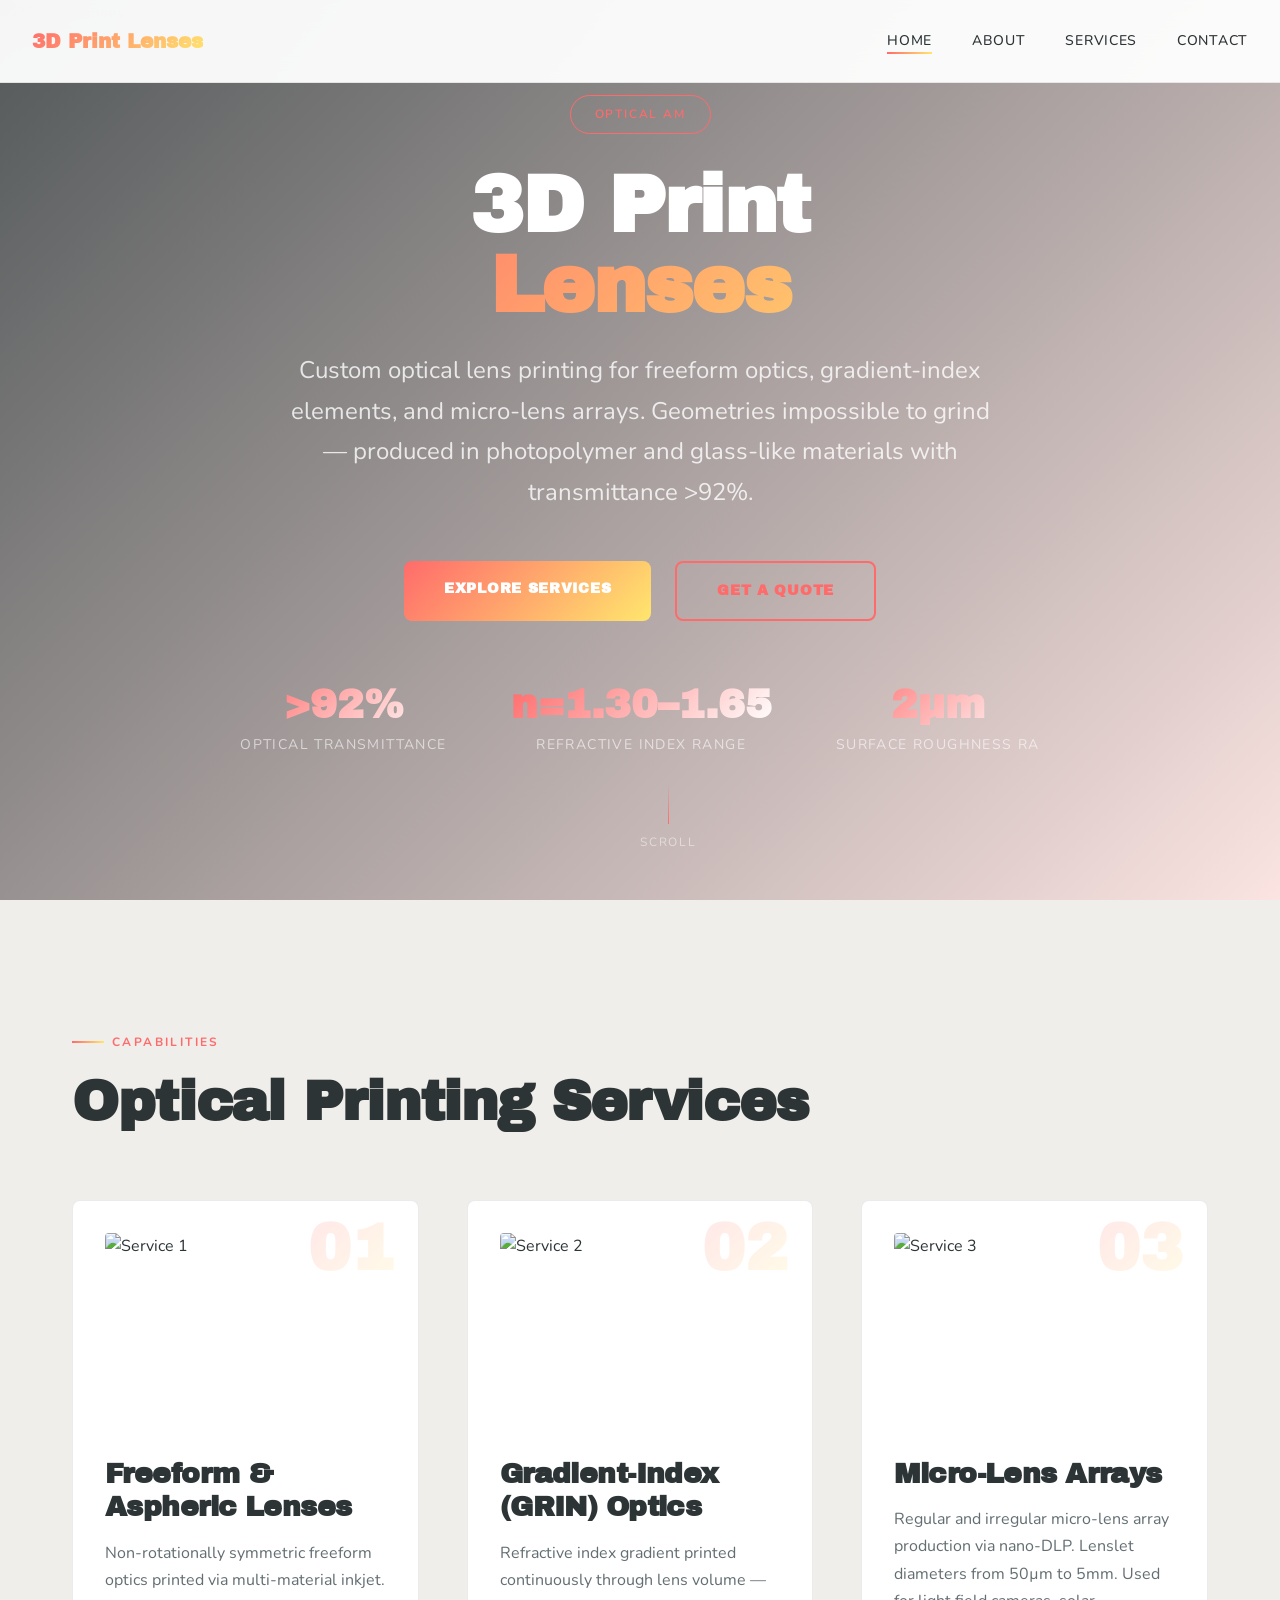
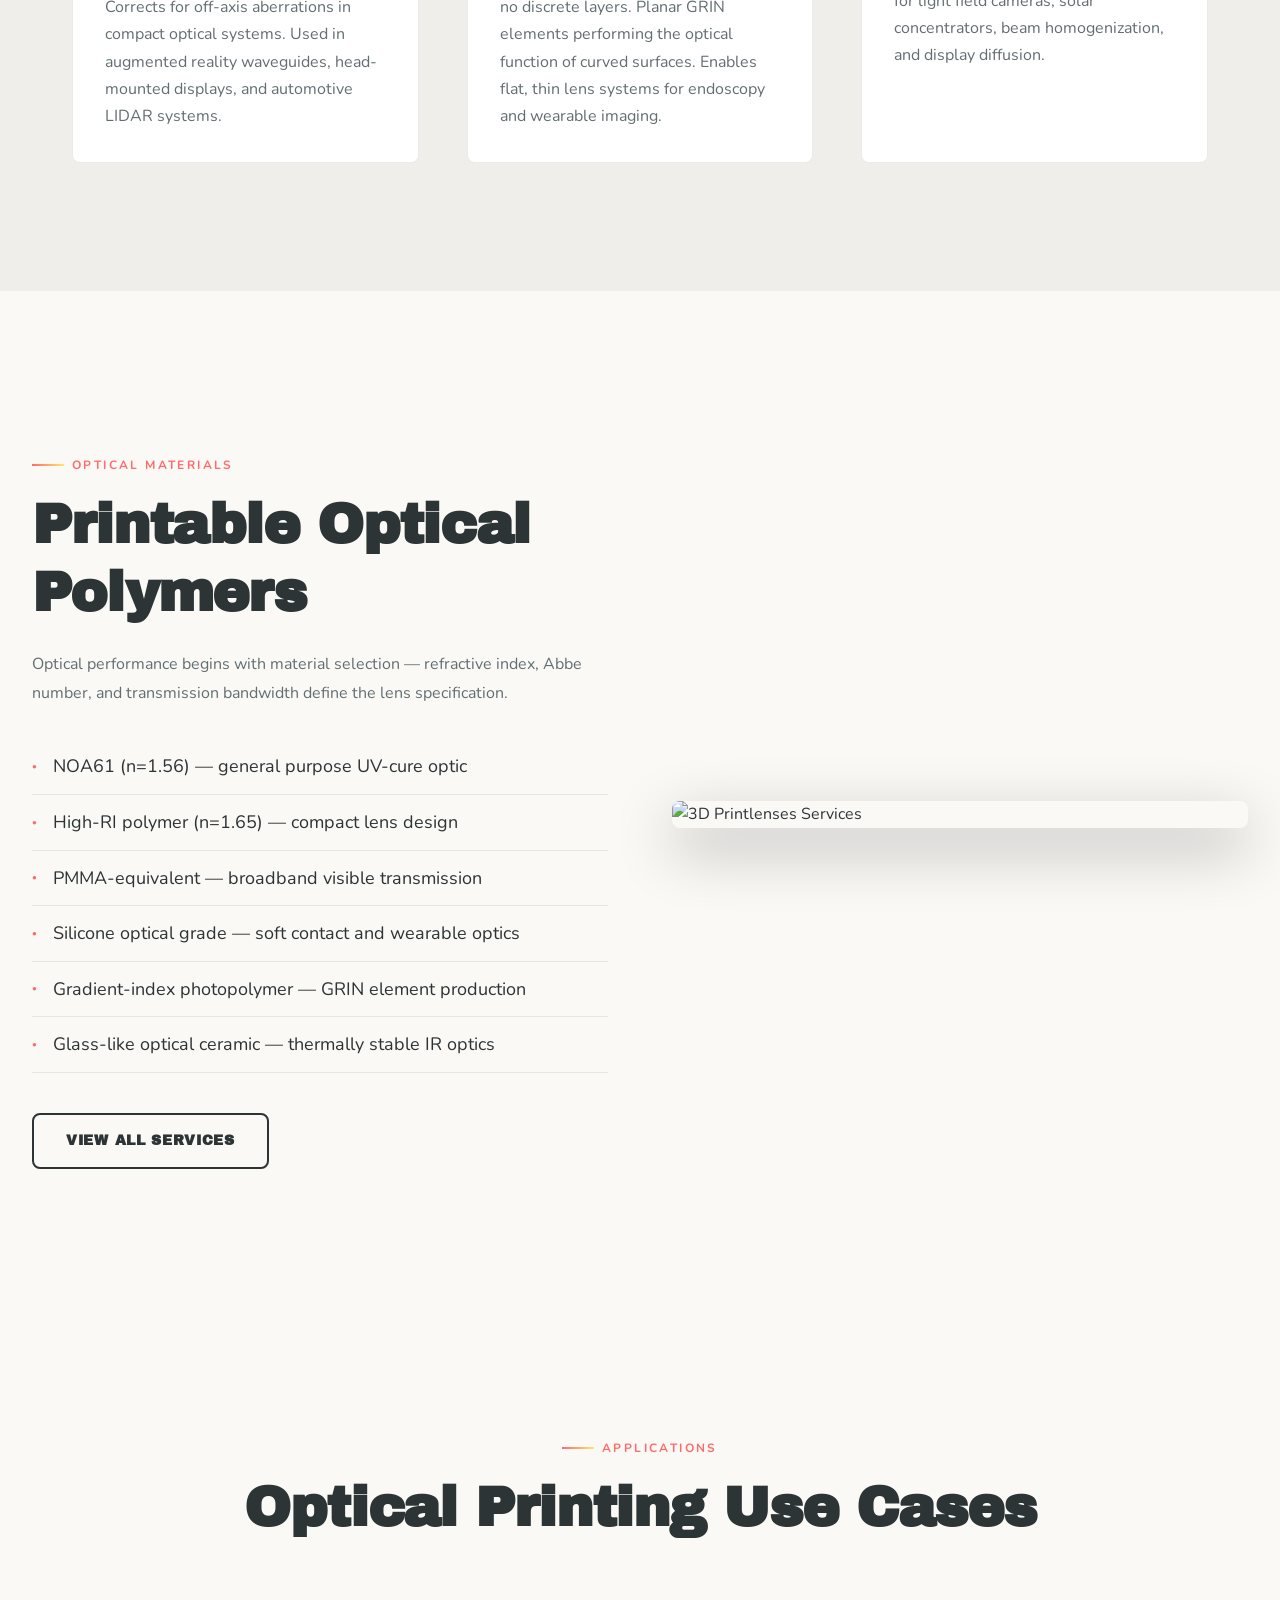
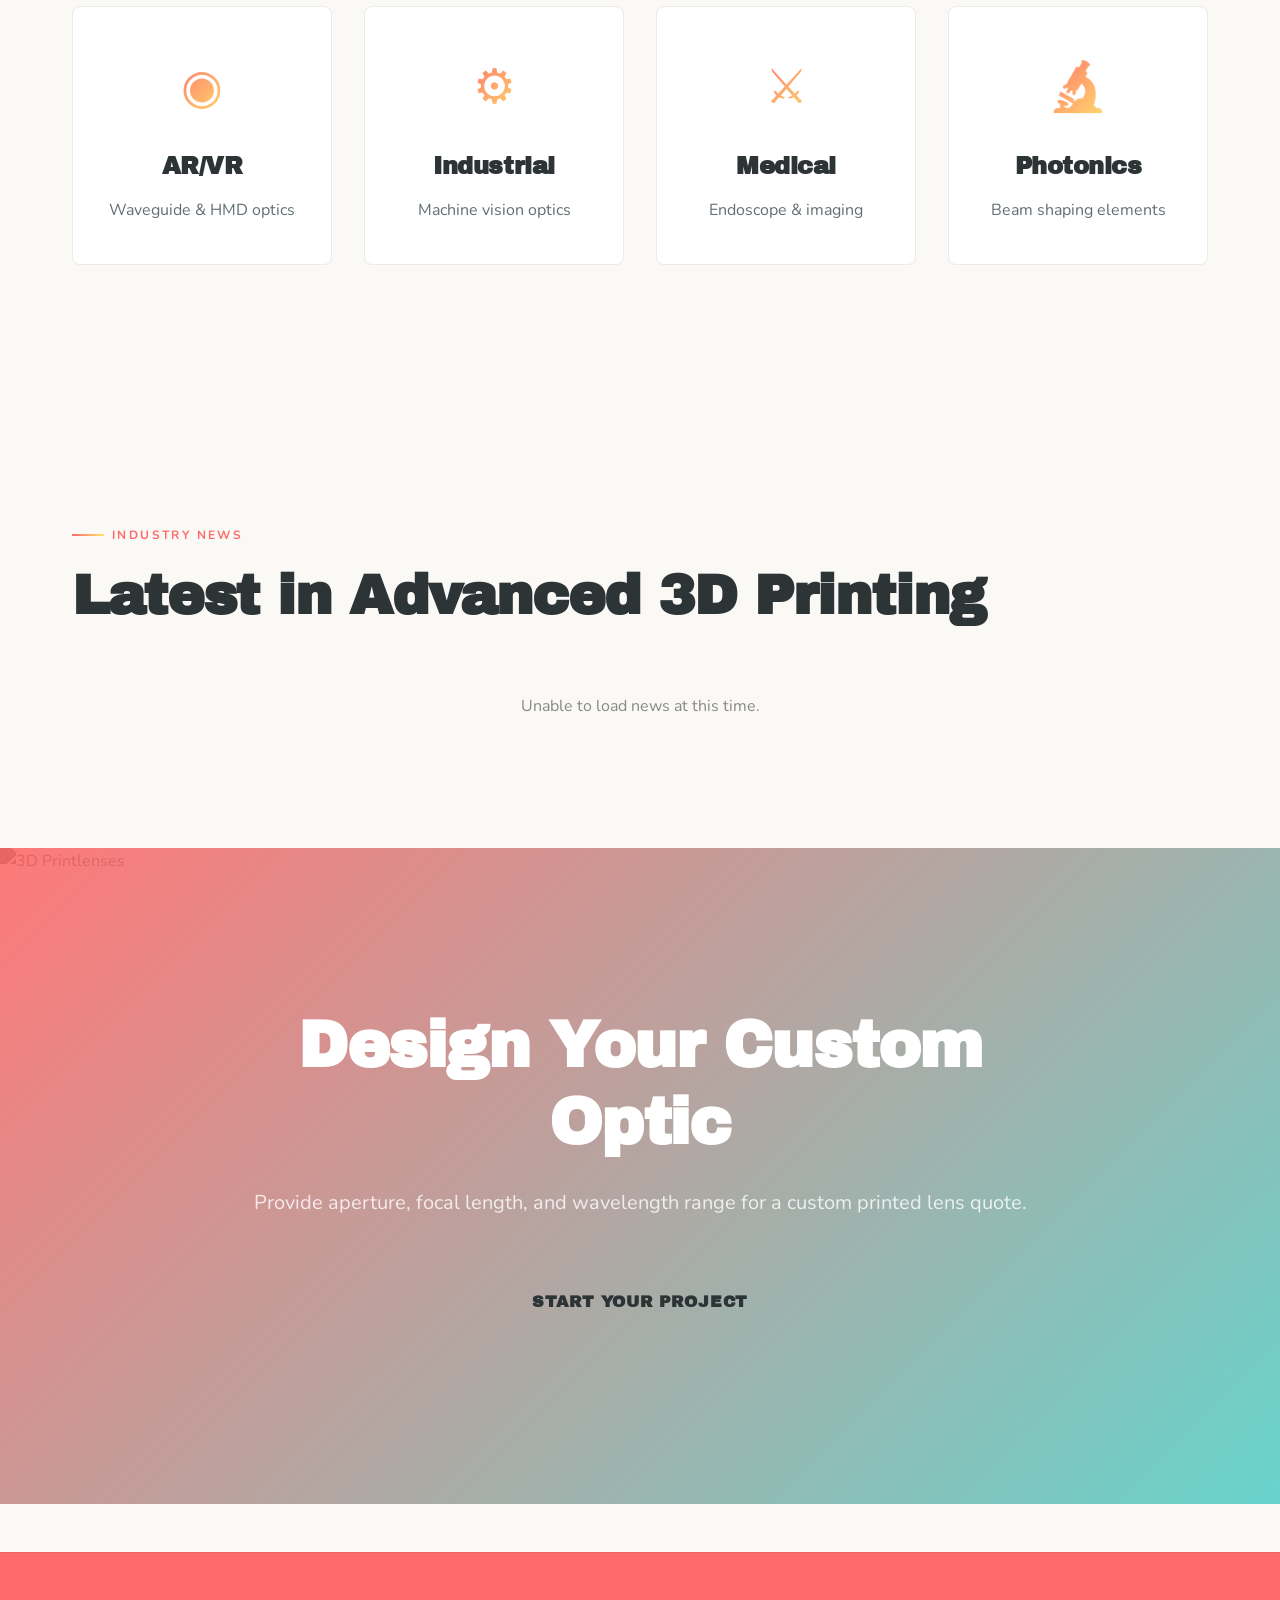
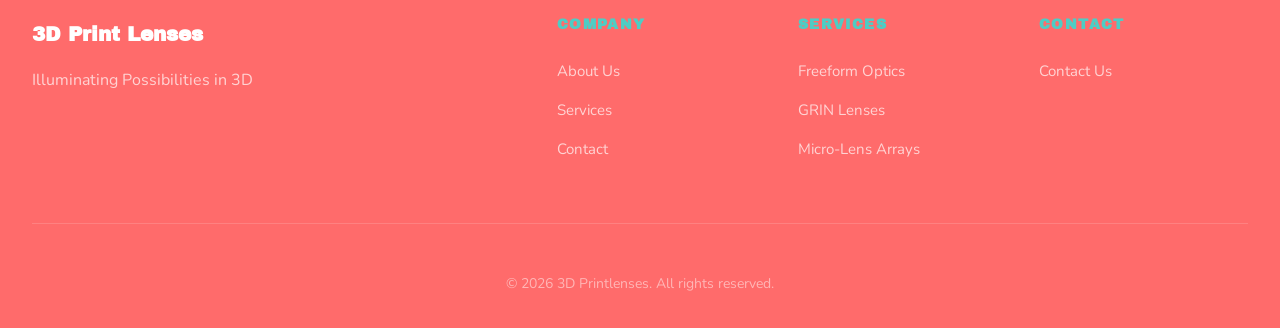
==== commit 8aaeebb7: "Ads: add AdSense placeholder and ad unit positions (3dprintlenses.com)" ====
--- a/index.html
+++ b/index.html
@@ -15,6 +15,63 @@
     <link rel="preconnect" href="https://fonts.gstatic.com" crossorigin>
     <link href="https://fonts.googleapis.com/css2?family=Archivo+Black&family=Nunito:wght@300;400;500;600;700;800;900&display=swap" rel="stylesheet">
     <link rel="stylesheet" href="css/style.css">
+<script type="application/ld+json">
+[
+  {
+    "@context": "https://schema.org",
+    "@type": "Organization",
+    "name": "3D Print Lenses",
+    "url": "https://3dprintlenses.com",
+    "description": "Custom optical lens printing via inkjet and two-photon polymerization. Freeform optics, gradient-index (GRIN) lenses, and micro-lens arrays for imaging and photonics.",
+    "contactPoint": {
+      "@type": "ContactPoint",
+      "contactType": "customer service",
+      "url": "https://3dprintlenses.com/contact.html"
+    }
+  },
+  {
+    "@context": "https://schema.org",
+    "@type": "WebSite",
+    "name": "3D Print Lenses",
+    "url": "https://3dprintlenses.com"
+  },
+  {
+    "@context": "https://schema.org",
+    "@type": "Service",
+    "name": "Freeform Optics",
+    "provider": {
+      "@type": "Organization",
+      "name": "3D Print Lenses",
+      "url": "https://3dprintlenses.com"
+    },
+    "url": "https://3dprintlenses.com/services.html"
+  },
+  {
+    "@context": "https://schema.org",
+    "@type": "Service",
+    "name": "GRIN Lenses",
+    "provider": {
+      "@type": "Organization",
+      "name": "3D Print Lenses",
+      "url": "https://3dprintlenses.com"
+    },
+    "url": "https://3dprintlenses.com/services.html"
+  },
+  {
+    "@context": "https://schema.org",
+    "@type": "Service",
+    "name": "Micro-Lens Arrays",
+    "provider": {
+      "@type": "Organization",
+      "name": "3D Print Lenses",
+      "url": "https://3dprintlenses.com"
+    },
+    "url": "https://3dprintlenses.com/services.html"
+  }
+]
+</script>
+    <!-- ADSENSE: replace ca-pub-REPLACE_WITH_PUB_ID with your publisher ID to activate -->
+    <!-- <script async src="https://pagead2.googlesyndication.com/pagead/js/adsbygoogle.js?client=ca-pub-REPLACE_WITH_PUB_ID" crossorigin="anonymous"></script> -->
 </head>
 <body>
 
@@ -112,6 +169,12 @@
             </div>
         </section>
 
+
+    <!-- Ad Unit: Mid-Page Leaderboard -->
+    <div class="ad-unit-container" style="text-align:center;padding:1rem 0;margin:0 auto;max-width:970px;">
+      <!-- <ins class="adsbygoogle" style="display:block" data-ad-client="ca-pub-REPLACE_WITH_PUB_ID" data-ad-slot="REPLACE_WITH_SLOT_ID_1" data-ad-format="auto" data-full-width-responsive="true"></ins> -->
+      <!-- <script>(adsbygoogle = window.adsbygoogle || []).push({});</script> -->
+    </div>
         <section class="materials-section">
             <div class="container-wide">
                 <div class="materials-content">
@@ -190,6 +253,11 @@
         </section>
     </main>
 
+    <!-- Ad Unit: Pre-Footer Banner -->
+    <div class="ad-unit-container" style="text-align:center;padding:1.5rem 0;margin:0 auto;max-width:970px;">
+      <!-- <ins class="adsbygoogle" style="display:block" data-ad-client="ca-pub-REPLACE_WITH_PUB_ID" data-ad-slot="REPLACE_WITH_SLOT_ID_2" data-ad-format="auto" data-full-width-responsive="true"></ins> -->
+      <!-- <script>(adsbygoogle = window.adsbygoogle || []).push({});</script> -->
+    </div>
     <footer class="site-footer">
         <div class="footer-container">
             <div class="footer-main">
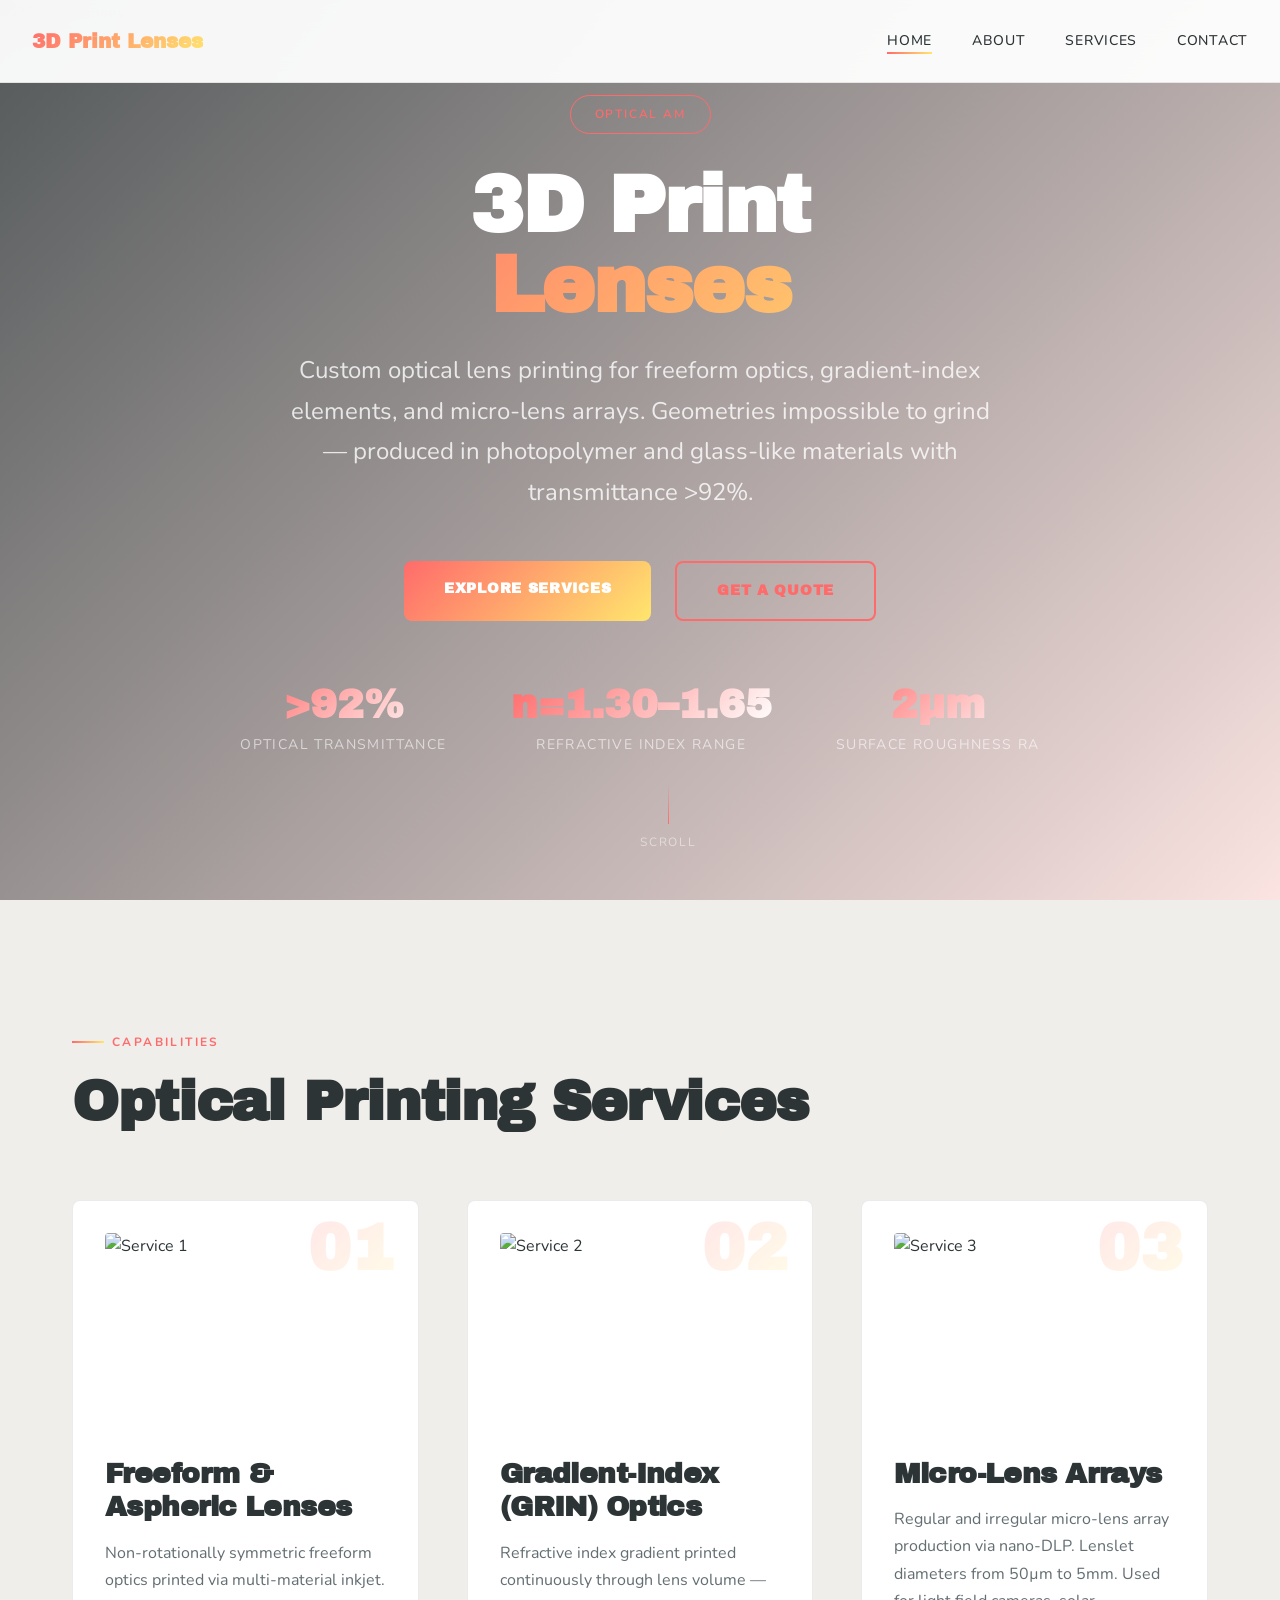
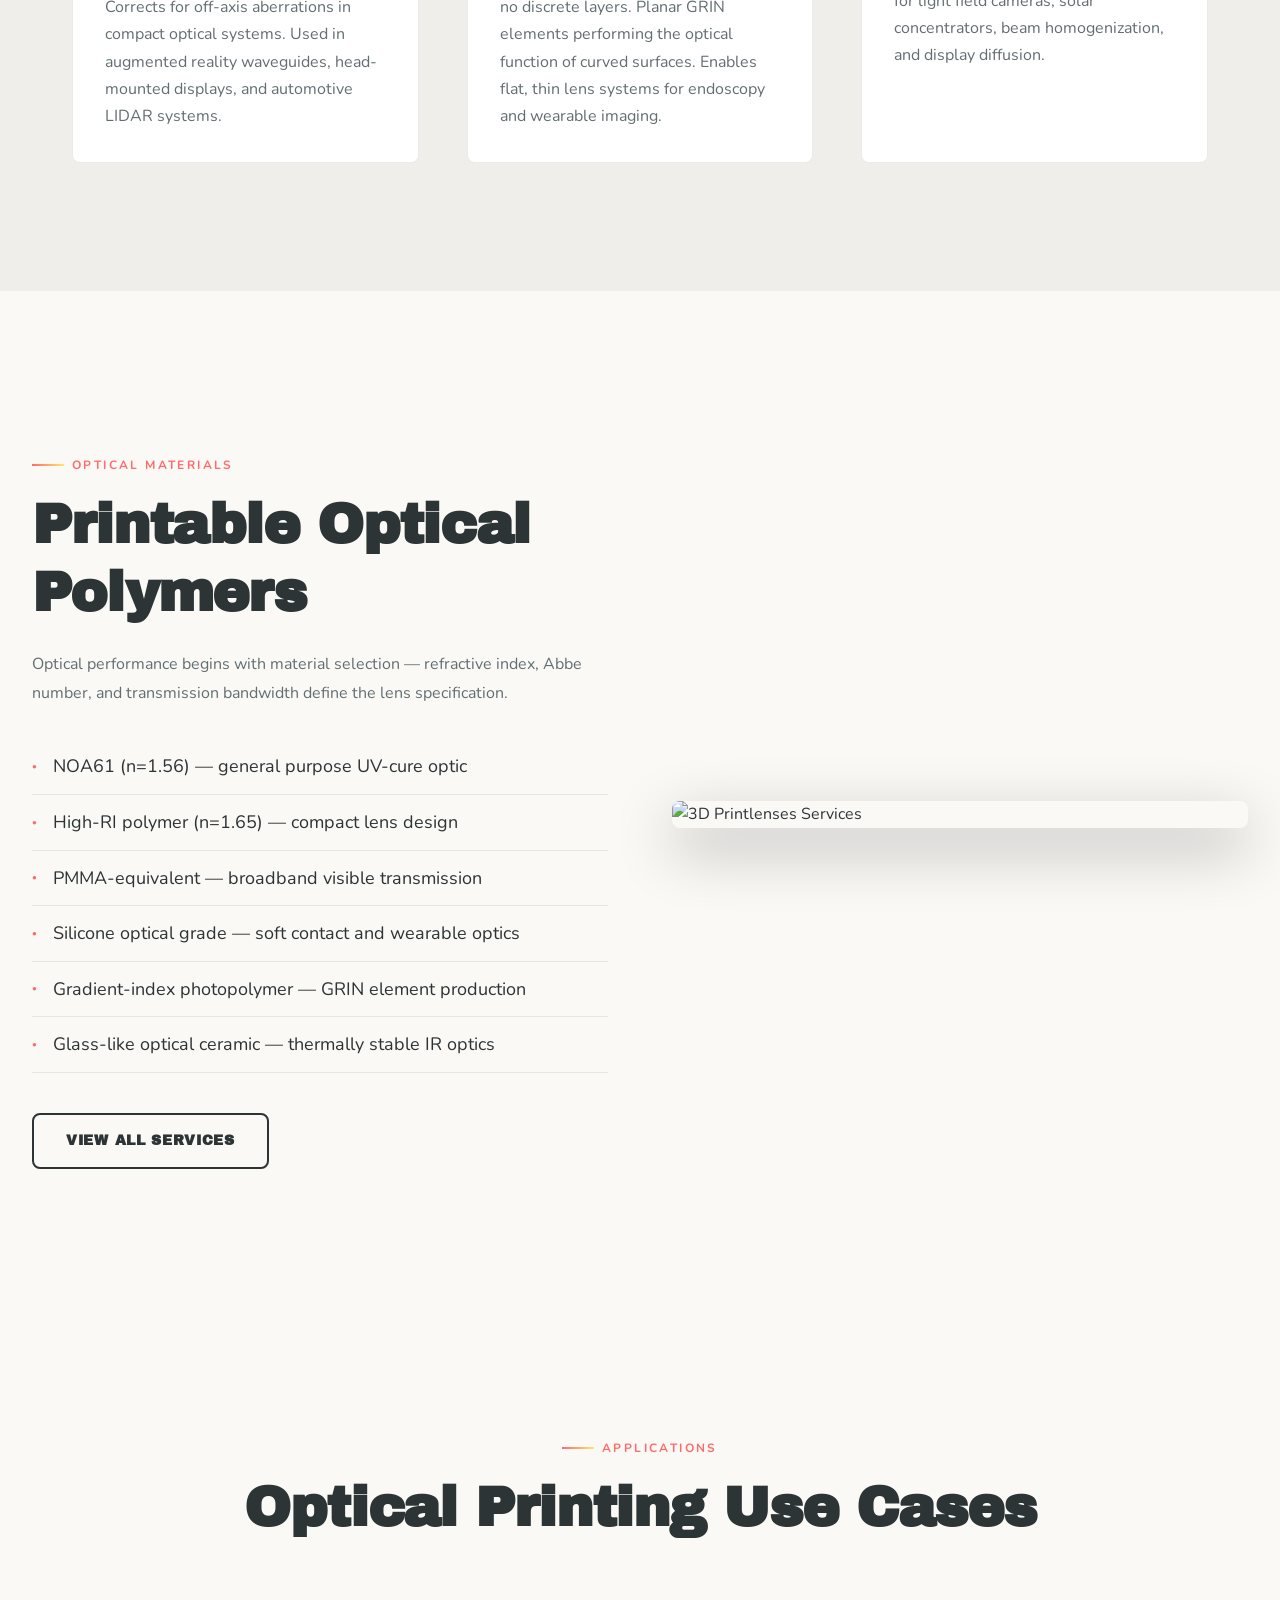
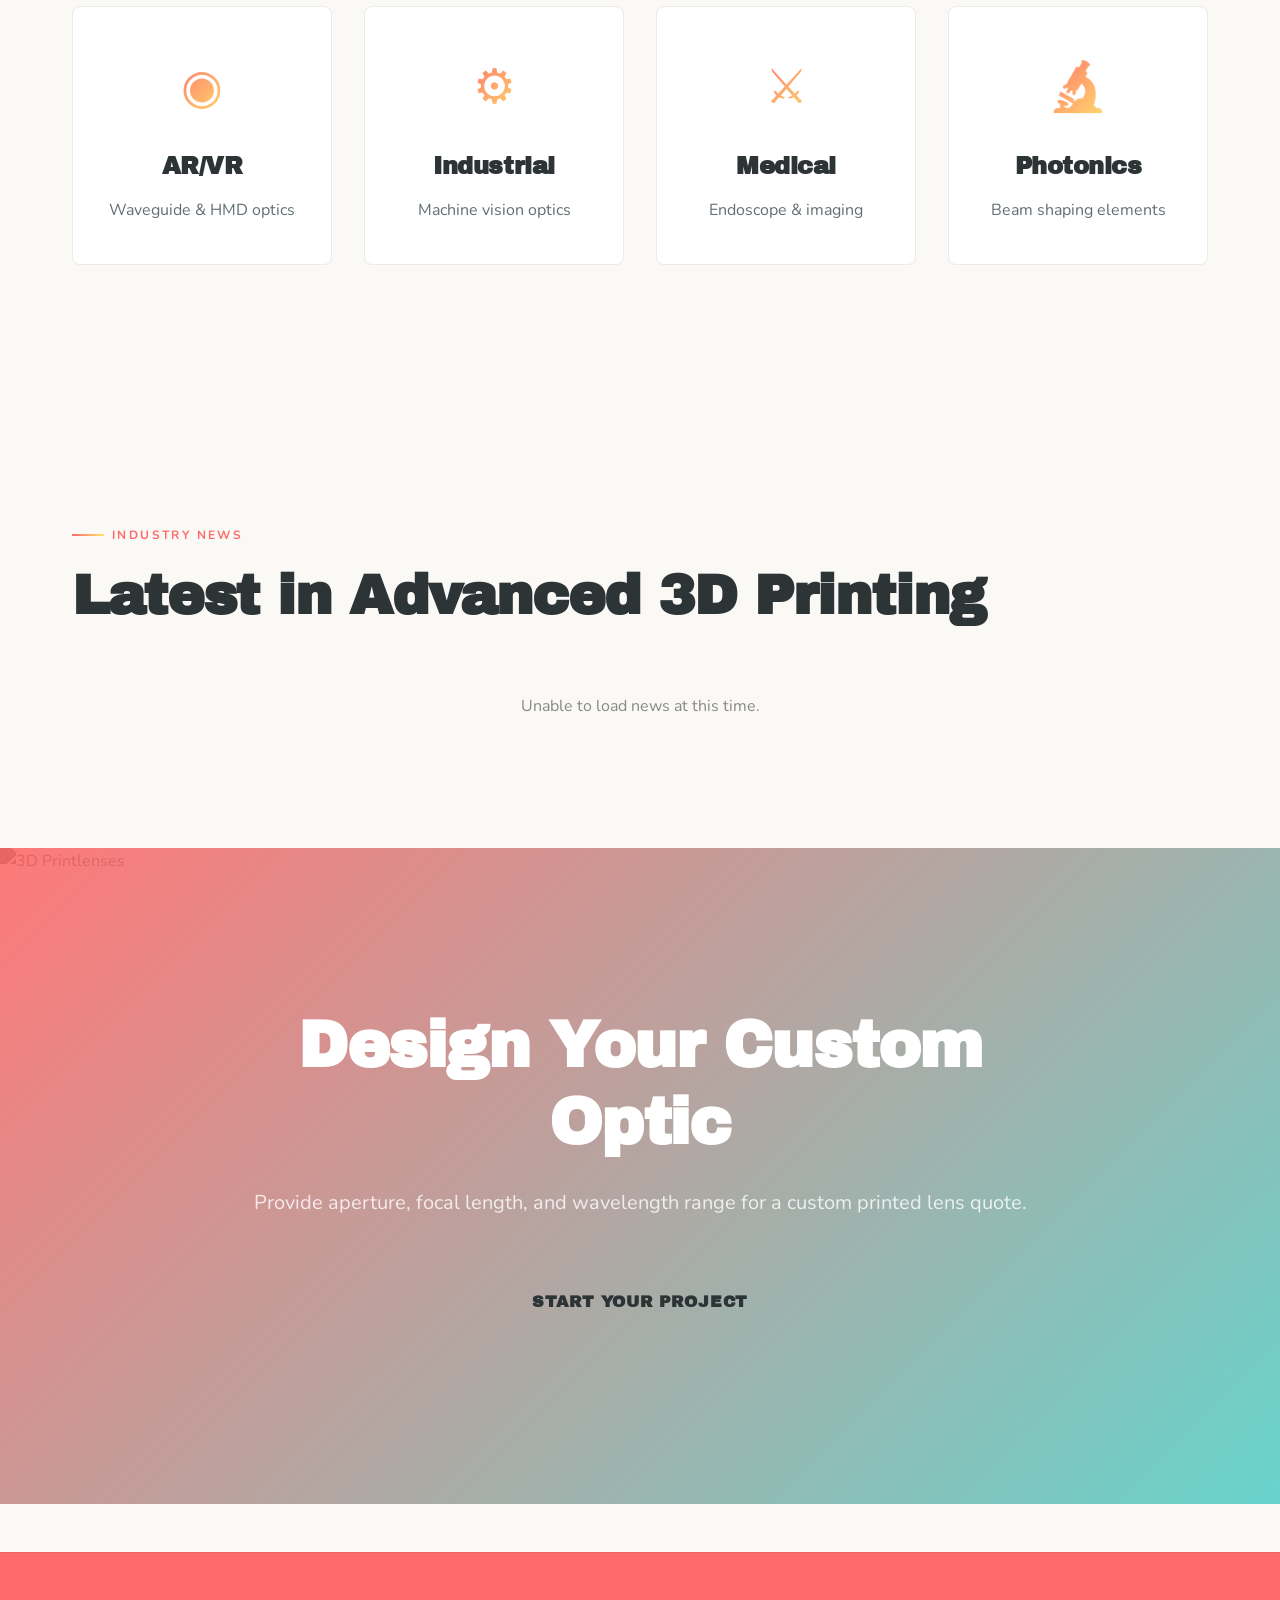
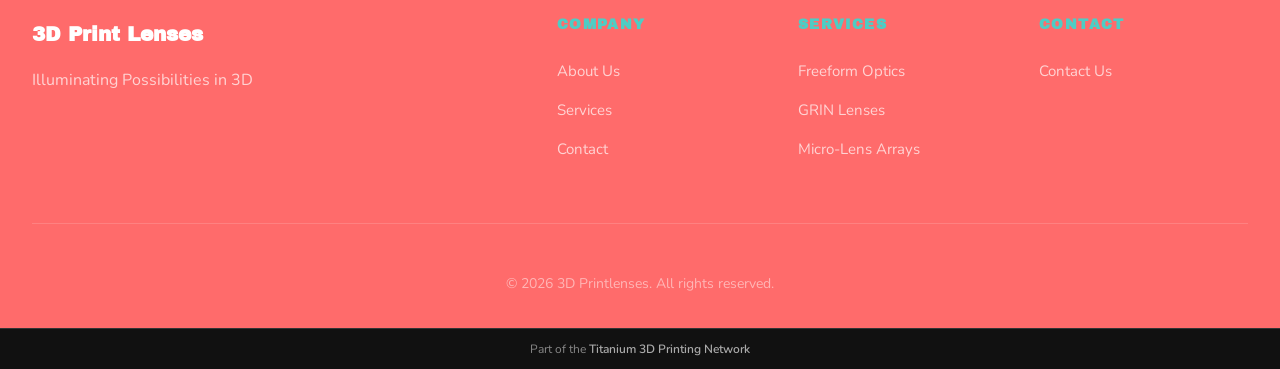
==== commit 350627ce: "Network: add related network links (3dprintlenses.com)" ====
--- a/index.html
+++ b/index.html
@@ -297,5 +297,9 @@
     </footer>
 
     <script src="js/main.js"></script>
+
+    <div class="network-badge" style="background:#111;border-top:1px solid #333;text-align:center;padding:0.6rem 1rem;font-size:0.75rem;color:#888;">
+      Part of the <a href="https://3dprinttitanium.com" style="color:#aaa;text-decoration:none;font-weight:600;">Titanium 3D Printing Network</a>
+    </div>
 </body>
 </html>
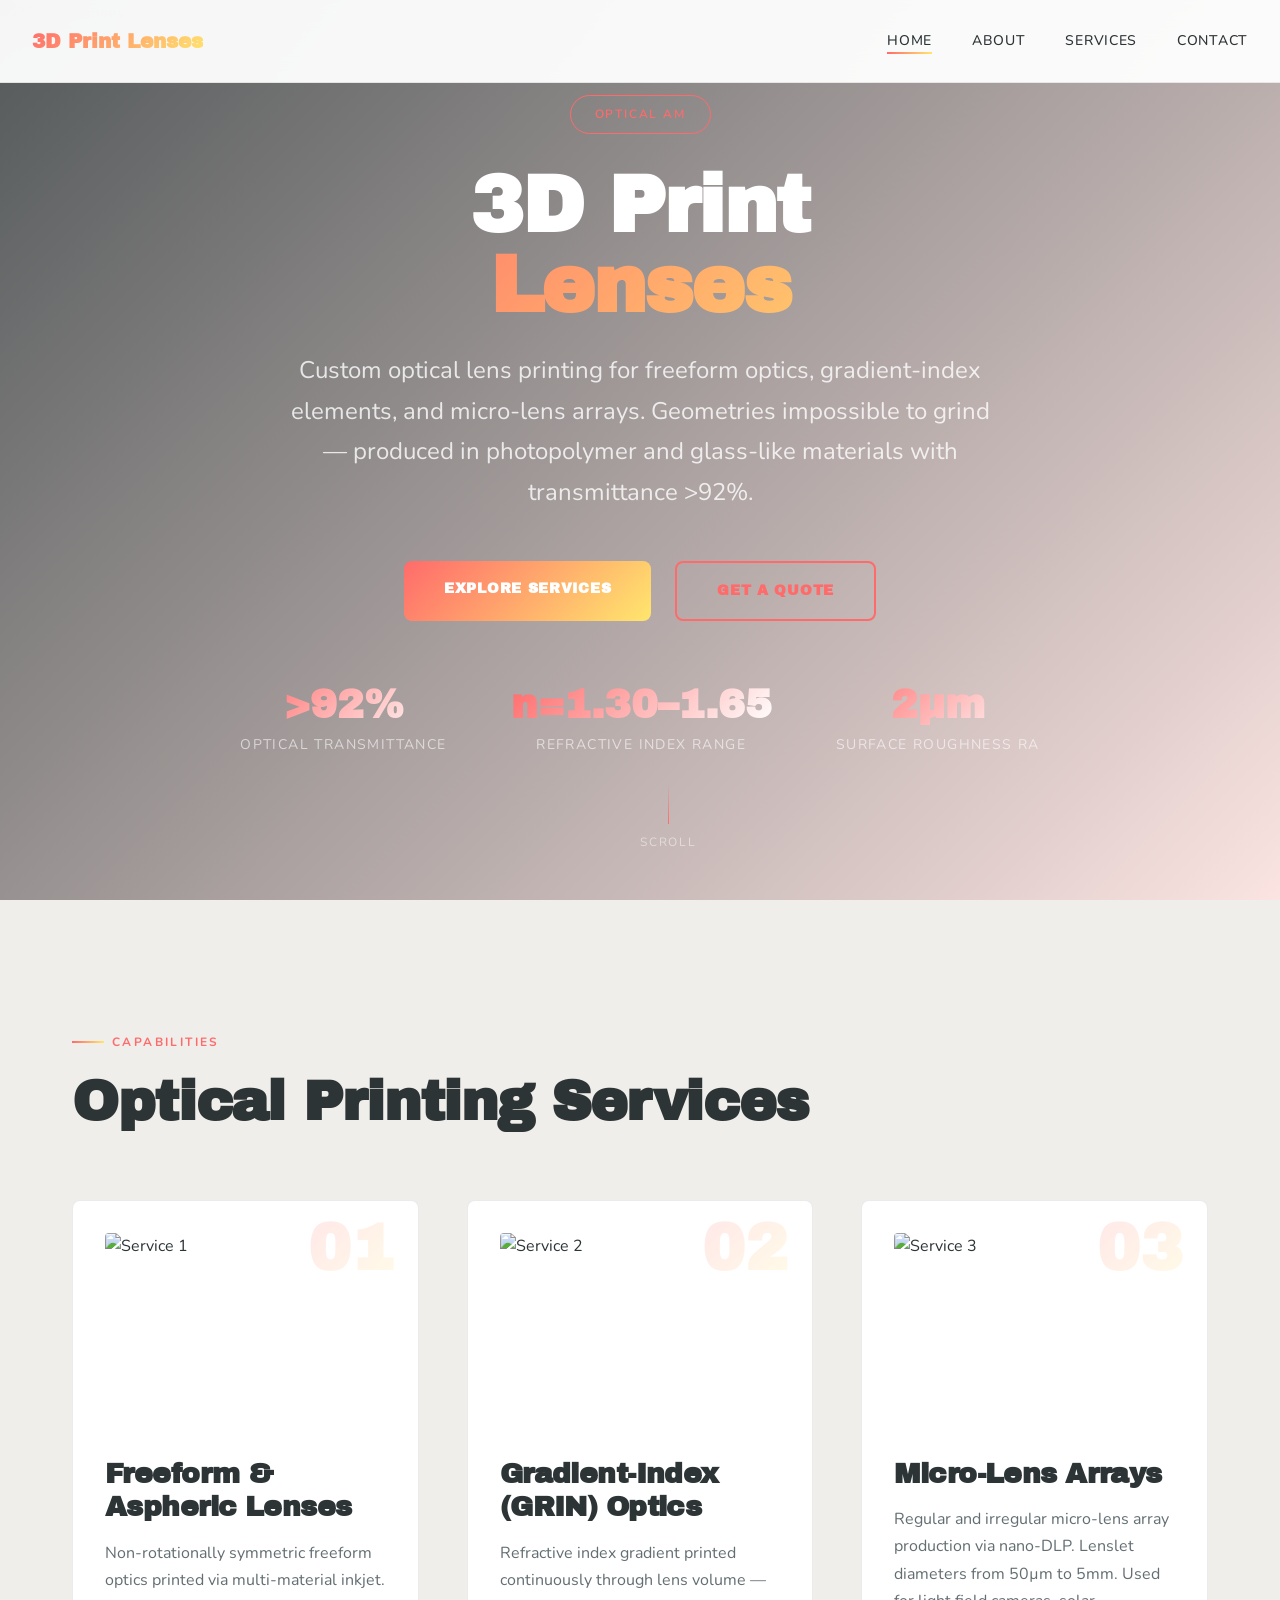
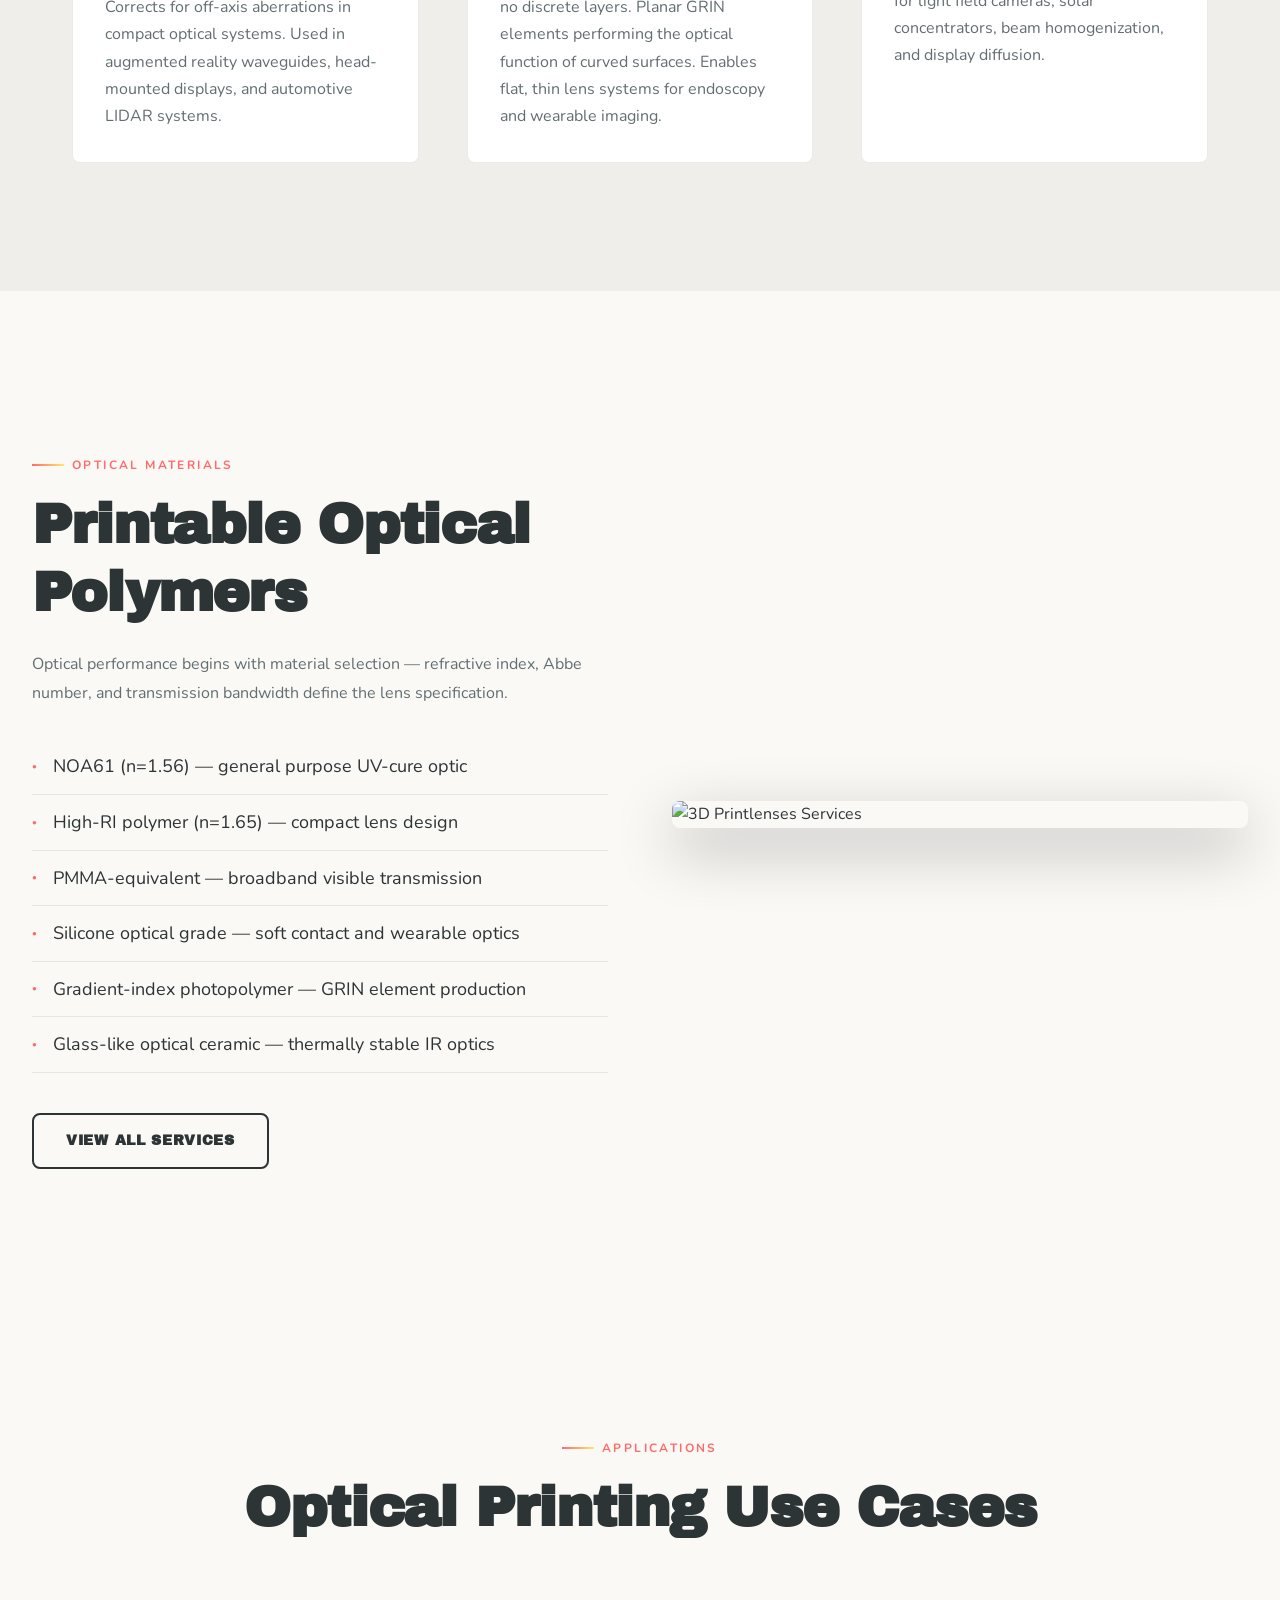
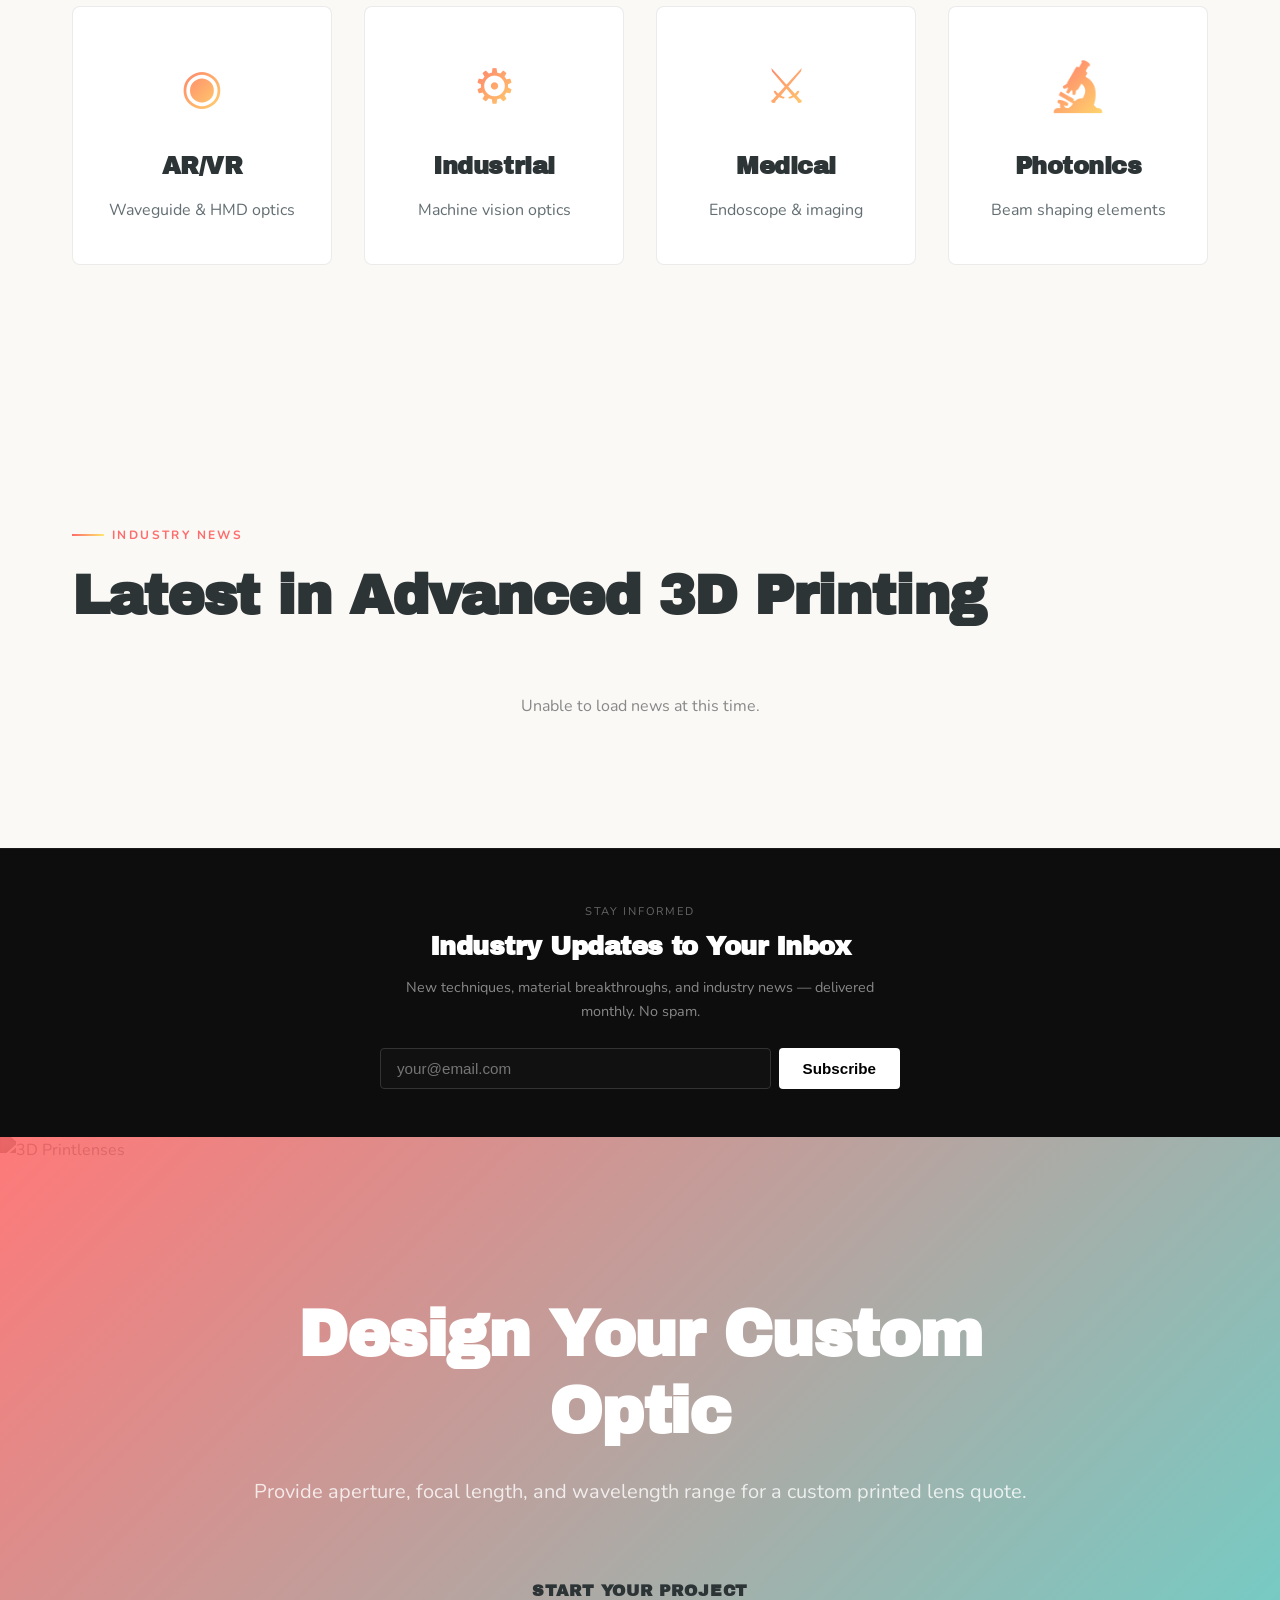
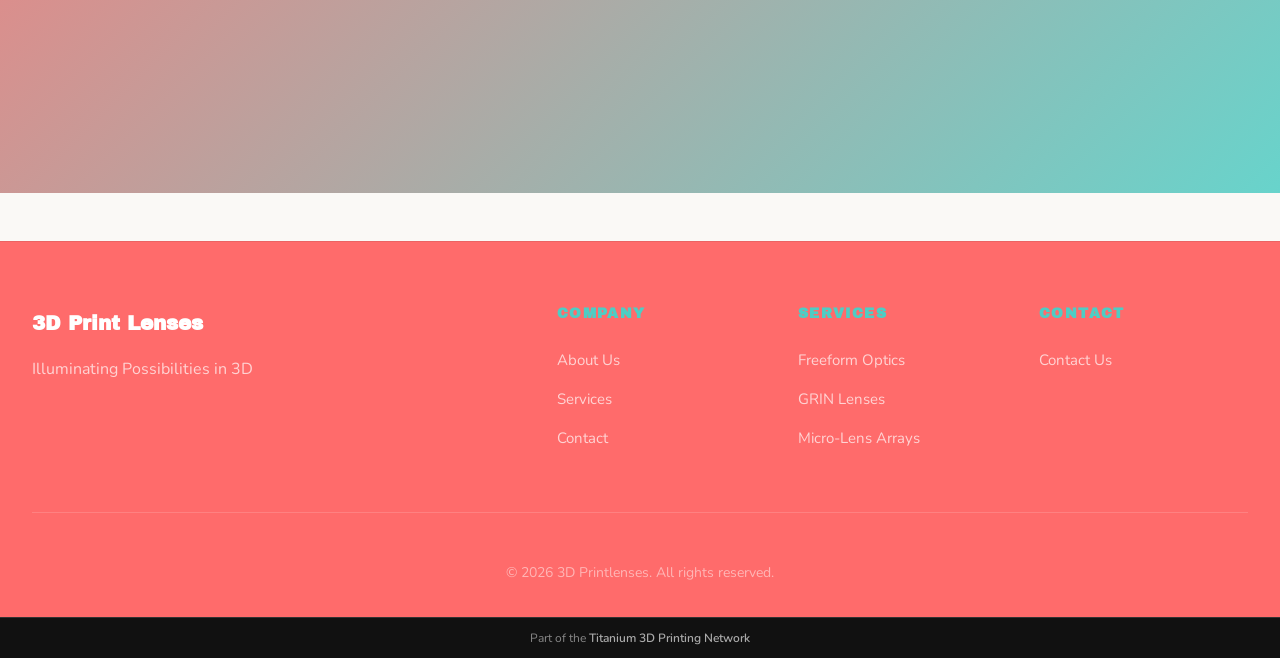
==== commit 2abeaed3: "Growth: add newsletter signup section (3dprintlenses.com)" ====
--- a/index.html
+++ b/index.html
@@ -239,6 +239,26 @@
                 <div id="news-feed"></div>
             </div>
         </section>
+        <section class="newsletter-section" style="background:#0d0d0d;padding:3rem 2rem;text-align:center;border-top:1px solid #1a1a1a;">
+            <div style="max-width:520px;margin:0 auto;">
+                <span style="font-size:0.7rem;letter-spacing:0.15em;color:#666;text-transform:uppercase;">Stay Informed</span>
+                <h2 style="color:#fff;font-size:1.6rem;margin:0.5rem 0 0.75rem;">Industry Updates to Your Inbox</h2>
+                <p style="color:#888;font-size:0.9rem;margin-bottom:1.5rem;">New techniques, material breakthroughs, and industry news — delivered monthly. No spam.</p>
+                <form action="https://api.web3forms.com/submit" method="POST"
+                      style="display:flex;gap:0.5rem;flex-wrap:wrap;justify-content:center;"
+                      onsubmit="this.querySelector('button').textContent='Subscribed!';this.querySelector('button').disabled=true;">
+                    <input type="hidden" name="access_key" value="6f33053b-6d08-414b-9615-665f88c98da8">
+                    <input type="hidden" name="subject" value="Newsletter Signup">
+                    <input type="hidden" name="from_name" value="Newsletter Signup">
+                    <input type="email" name="email" placeholder="your@email.com" required
+                           style="flex:1;min-width:220px;padding:0.7rem 1rem;background:#111;border:1px solid #333;color:#fff;border-radius:4px;font-size:0.95rem;">
+                    <button type="submit"
+                            style="padding:0.7rem 1.5rem;background:#fff;color:#000;border:none;border-radius:4px;font-weight:600;font-size:0.95rem;cursor:pointer;white-space:nowrap;">
+                        Subscribe
+                    </button>
+                </form>
+            </div>
+        </section>
 
 
         <section class="cta-section">
